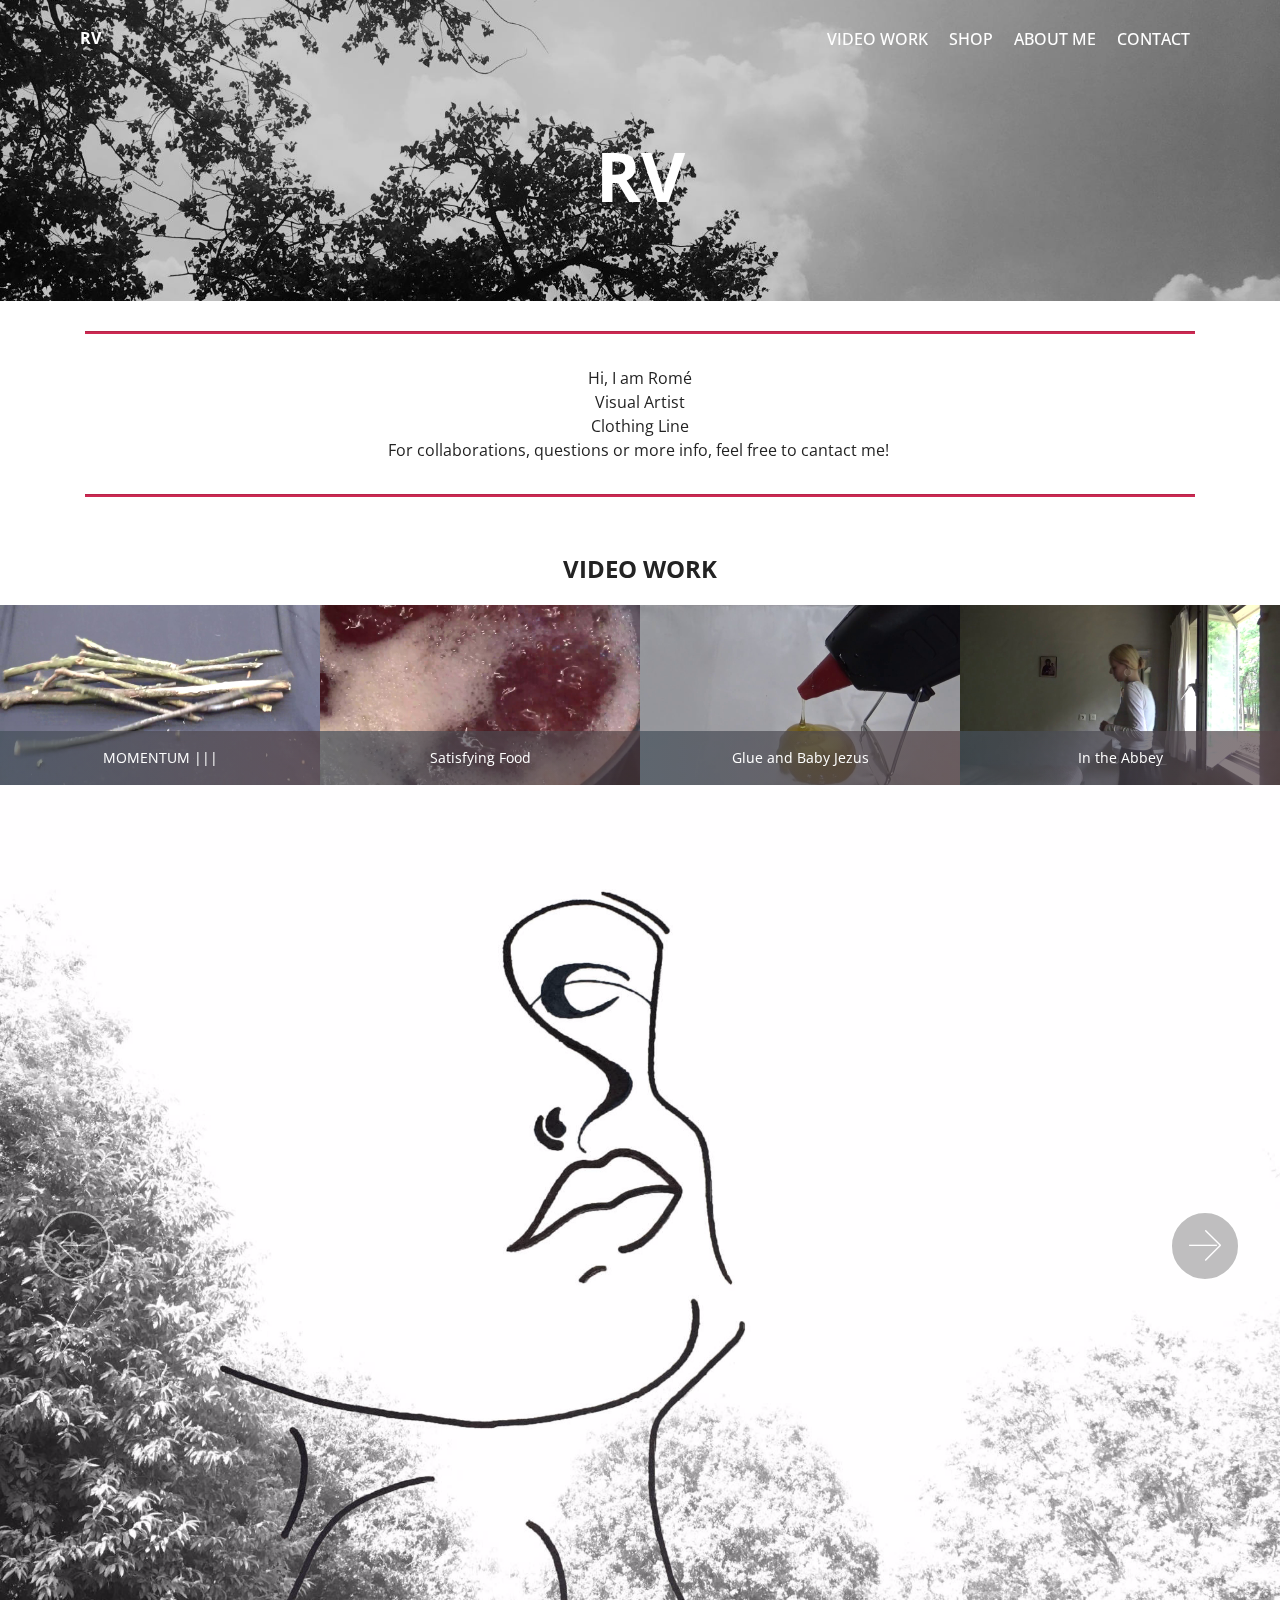
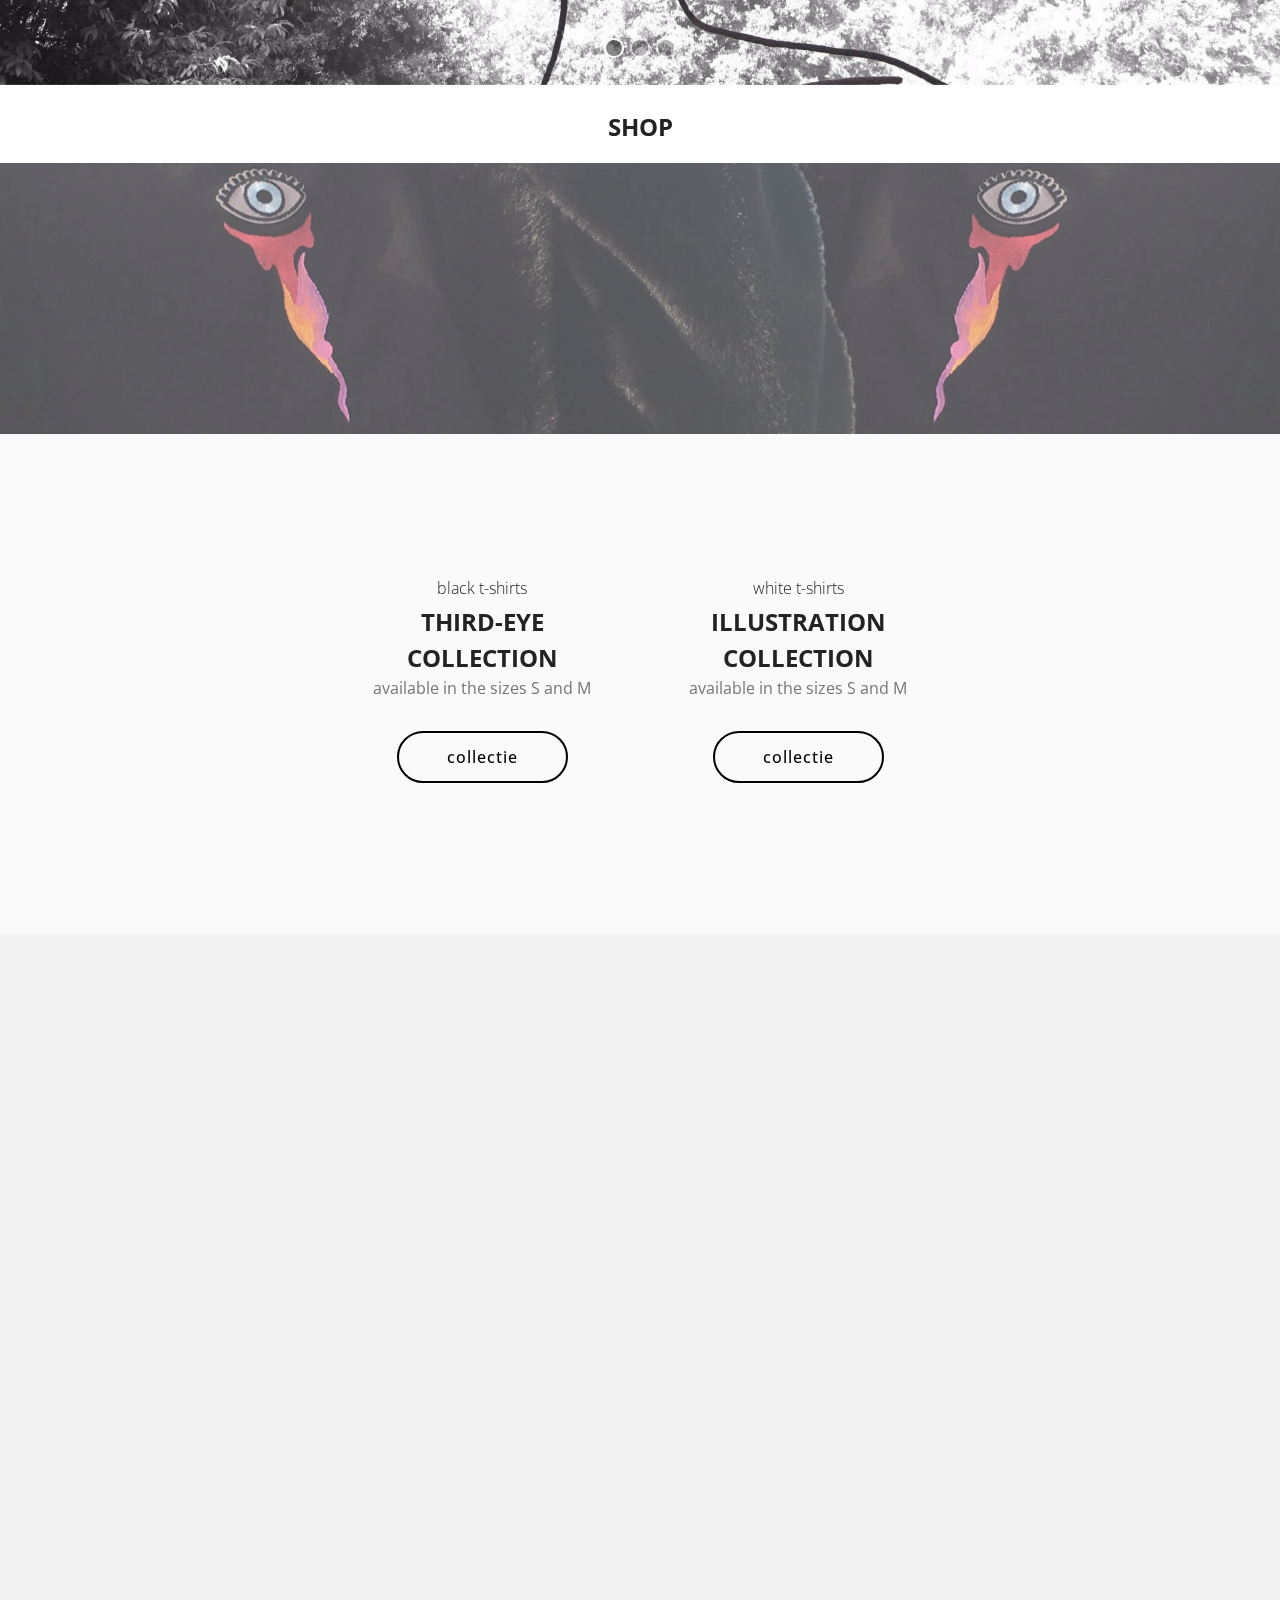
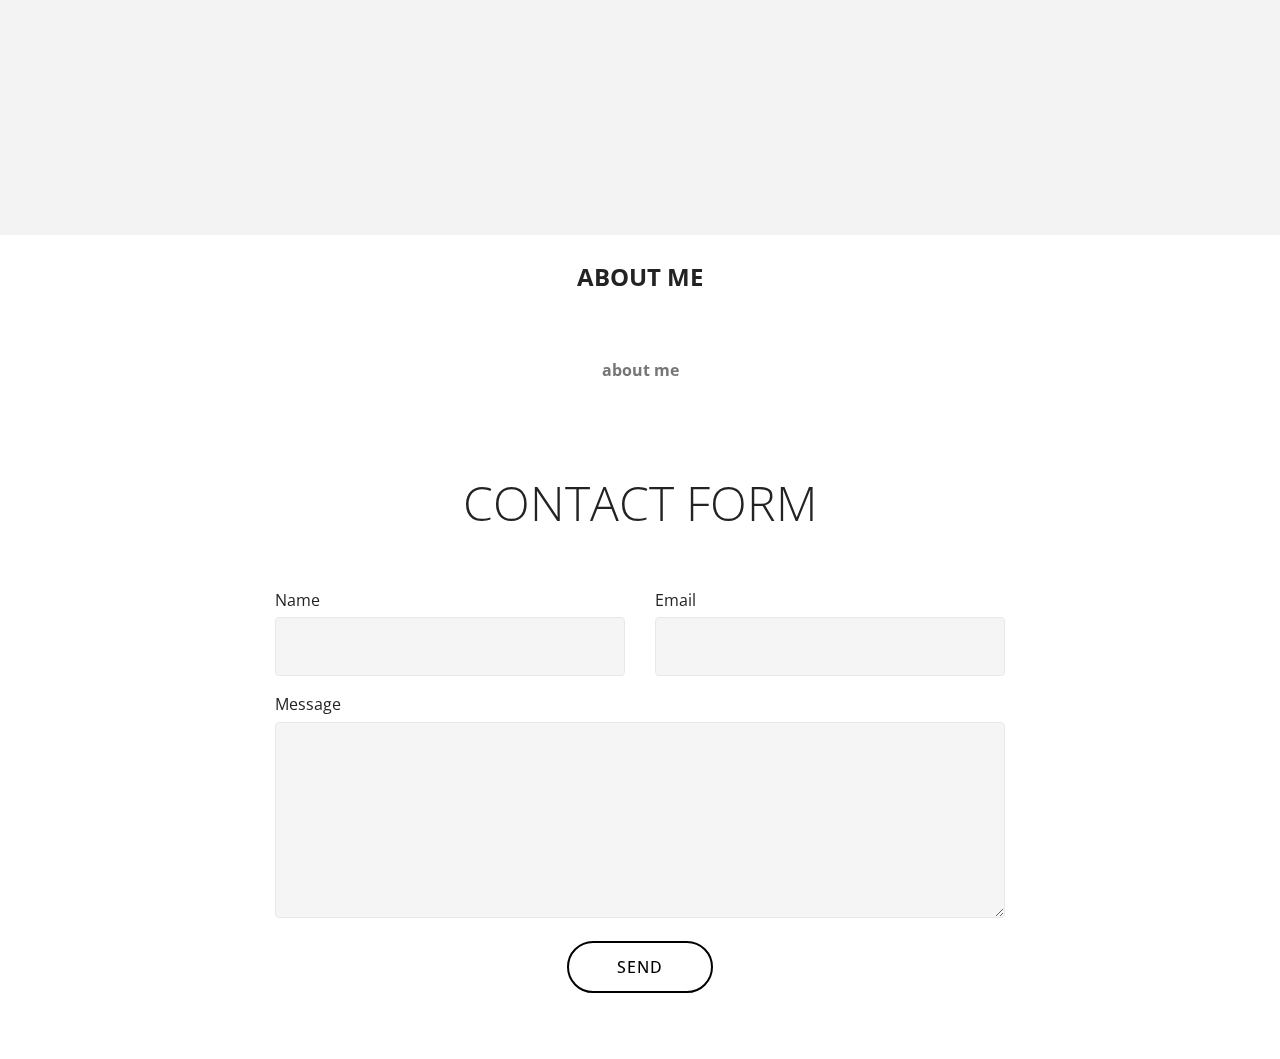
==== index.html @ e50206ca "create github pages" ====
<!DOCTYPE html>
<html >
<head>
  <!-- Site made with Mobirise Website Builder v4.8.6, https://mobirise.com -->
  <meta charset="UTF-8">
  <meta http-equiv="X-UA-Compatible" content="IE=edge">
  <meta name="generator" content="Mobirise v4.8.6, mobirise.com">
  <meta name="viewport" content="width=device-width, initial-scale=1, minimum-scale=1">
  <link rel="shortcut icon" href="assets/images/logo2.png" type="image/x-icon">
  <meta name="description" content="">
  <title>Home</title>
  <link rel="stylesheet" href="assets/web/assets/mobirise-icons/mobirise-icons.css">
  <link rel="stylesheet" href="assets/tether/tether.min.css">
  <link rel="stylesheet" href="assets/bootstrap/css/bootstrap.min.css">
  <link rel="stylesheet" href="assets/bootstrap/css/bootstrap-grid.min.css">
  <link rel="stylesheet" href="assets/bootstrap/css/bootstrap-reboot.min.css">
  <link rel="stylesheet" href="assets/dropdown/css/style.css">
  <link rel="stylesheet" href="assets/theme/css/style.css">
  <link rel="stylesheet" href="assets/gallery/style.css">
  <link rel="stylesheet" href="assets/mobirise/css/mbr-additional.css" type="text/css">
  
  
  
</head>
<body>
  <section class="menu cid-r9ohOZYjTN" once="menu" id="menu1-8">

    

    <nav class="navbar navbar-expand beta-menu navbar-dropdown align-items-center navbar-toggleable-sm bg-color transparent">
        <button class="navbar-toggler navbar-toggler-right" type="button" data-toggle="collapse" data-target="#navbarSupportedContent" aria-controls="navbarSupportedContent" aria-expanded="false" aria-label="Toggle navigation">
            <div class="hamburger">
                <span></span>
                <span></span>
                <span></span>
                <span></span>
            </div>
        </button>
        <div class="menu-logo">
            <div class="navbar-brand">
                
                <span class="navbar-caption-wrap"><a class="navbar-caption text-white display-7" href="https://mobirise.co">
                        RV</a></span>
            </div>
        </div>
        <div class="collapse navbar-collapse" id="navbarSupportedContent">
            <ul class="navbar-nav nav-dropdown nav-right" data-app-modern-menu="true"><li class="nav-item"><a class="nav-link link text-white display-4" href="index.html#content4-c">
                        
                        VIDEO WORK</a></li><li class="nav-item"><a class="nav-link link text-white display-4" href="index.html#content4-h">
                        
                        SHOP</a></li><li class="nav-item"><a class="nav-link link text-white display-4" href="index.html#content4-18">
                        
                        ABOUT ME</a></li>
                <li class="nav-item"><a class="nav-link link text-white display-4" href="index.html#form1-16">
                        
                        CONTACT<br></a></li></ul>
            
        </div>
    </nav>
</section>

<section class="engine"><a href="https://mobirise.info/c">site builder</a></section><section class="header1 cid-r9jkWJMNcT mbr-parallax-background" id="header1-3">

    

    <div class="mbr-overlay" style="opacity: 0.2; background-color: rgb(0, 0, 0);">
    </div>

    <div class="container">
        <div class="row justify-content-md-center">
            <div class="mbr-white col-md-10">
                <h1 class="mbr-section-title align-center mbr-bold pb-3 mbr-fonts-style display-1">
                    RV</h1>
                
                
                
            </div>
        </div>
    </div>

</section>

<section class="mbr-section article content9 cid-r9olhv8ZUh" id="content9-a">
    
     

    <div class="container">
        <div class="inner-container" style="width: 100%;">
            <hr class="line" style="width: 100%;">
            <div class="section-text align-center mbr-fonts-style display-7">Hi, I am Romé<br>Visual Artist<br>Clothing Line<br>For collaborations, questions or more info, feel free to cantact me!&nbsp;</div>
            <hr class="line" style="width: 100%;">
        </div>
        </div>
</section>

<section class="mbr-section content4 cid-r9omhLQKUZ" id="content4-c">

    

    <div class="container">
        <div class="media-container-row">
            <div class="title col-12 col-md-8">
                <h2 class="align-center pb-3 mbr-fonts-style display-5"><strong>VIDEO WORK</strong></h2>
                
                
            </div>
        </div>
    </div>
</section>

<section class="mbr-gallery mbr-slider-carousel cid-r9ols0vTAv" id="gallery3-b">

    

    <div>
        <div><!-- Filter --><!-- Gallery --><div class="mbr-gallery-row"><div class="mbr-gallery-layout-default"><div><div><div class="mbr-gallery-item mbr-gallery-item--p0 video-slide" data-video-url="https://www.youtube.com/watch?v=TbOQdCks85k&amp;t=22s" data-tags="Geweldige"><div href="#lb-gallery3-b" data-slide-to="0" data-toggle="modal"><div></div><img alt="" src="assets/images/mobirise20181013-202712018-10-3-17-2-37.jpg"><span class="icon-video"></span><span class="mbr-gallery-title mbr-fonts-style display-7">MOMENTUM |||</span></div></div><div class="mbr-gallery-item mbr-gallery-item--p0 video-slide" data-video-url="https://youtu.be/g0adtzf3B24" data-tags="Sympathieke"><div href="#lb-gallery3-b" data-slide-to="1" data-toggle="modal"><div></div><img alt="" src="assets/images/mobirise20181027-204432018-10-3-15-35-56.jpg"><span class="icon-video"></span><span class="mbr-gallery-title mbr-fonts-style display-7">Satisfying Food<br></span></div></div><div class="mbr-gallery-item mbr-gallery-item--p0 video-slide" data-video-url="https://youtu.be/hLYPQ1QzhTw" data-tags="Geweldige"><div href="#lb-gallery3-b" data-slide-to="2" data-toggle="modal"><div></div><img alt="" src="assets/images/mobirise20181027-204432018-10-3-14-12-30.jpg"><span class="icon-video"></span><span class="mbr-gallery-title mbr-fonts-style display-7">Glue and Baby Jezus</span></div></div><div class="mbr-gallery-item mbr-gallery-item--p0 video-slide" data-video-url="https://youtu.be/9_Nzag8cOz0" data-tags="Bewegende"><div href="#lb-gallery3-b" data-slide-to="3" data-toggle="modal"><div></div><img alt="" src="assets/images/mobirise20181027-204432018-10-3-16-15-42.jpg"><span class="icon-video"></span><span class="mbr-gallery-title mbr-fonts-style display-7">In the Abbey</span></div></div></div></div><div class="clearfix"></div></div></div><!-- Lightbox --><div data-app-prevent-settings="" class="mbr-slider modal fade carousel slide" tabindex="-1" data-keyboard="true" data-interval="false" id="lb-gallery3-b"><div class="modal-dialog"><div class="modal-content"><div class="modal-body"><div class="carousel-inner"><div class="carousel-item video-container"><img src="assets/images/gallery00.jpg" alt="" title=""></div><div class="carousel-item video-container"><img src="assets/images/gallery06.jpg" alt="" title=""></div><div class="carousel-item video-container"><img src="assets/images/gallery05.jpg" alt="" title=""></div><div class="carousel-item active video-container"><img src="assets/images/gallery07.jpg" alt="" title=""></div></div><a class="carousel-control carousel-control-prev" role="button" data-slide="prev" href="#lb-gallery3-b"><span class="mbri-left mbr-iconfont" aria-hidden="true"></span><span class="sr-only">Previous</span></a><a class="carousel-control carousel-control-next" role="button" data-slide="next" href="#lb-gallery3-b"><span class="mbri-right mbr-iconfont" aria-hidden="true"></span><span class="sr-only">Next</span></a><a class="close" href="#" role="button" data-dismiss="modal"><span class="sr-only">Close</span></a></div></div></div></div></div>
    </div>

</section>

<section class="carousel slide cid-raMyITFqBA" data-interval="false" id="slider1-13">

    

    <div class="full-screen"><div class="mbr-slider slide carousel" data-pause="true" data-keyboard="false" data-ride="false" data-interval="false"><ol class="carousel-indicators"><li data-app-prevent-settings="" data-target="#slider1-13" class=" active" data-slide-to="0"></li><li data-app-prevent-settings="" data-target="#slider1-13" data-slide-to="1"></li><li data-app-prevent-settings="" data-target="#slider1-13" data-slide-to="2"></li></ol><div class="carousel-inner" role="listbox"><div class="carousel-item slider-fullscreen-image active" data-bg-video-slide="false" style="background-image: url(assets/images/image5-1-2000x1500.jpg);"><div class="container container-slide"><div class="image_wrapper"><img src="assets/images/image5-1-2000x1500.jpg"><div class="carousel-caption justify-content-center"><div class="col-10 align-center"></div></div></div></div></div><div class="carousel-item slider-fullscreen-image" data-bg-video-slide="false" style="background-image: url(assets/images/image2-2000x1500.jpg);"><div class="container container-slide"><div class="image_wrapper"><img src="assets/images/image2-2000x1500.jpg"><div class="carousel-caption justify-content-center"><div class="col-10 align-center"></div></div></div></div></div><div class="carousel-item slider-fullscreen-image" data-bg-video-slide="false" style="background-image: url(assets/images/3-2000x1500.jpg);"><div class="container container-slide"><div class="image_wrapper"><img src="assets/images/3-2000x1500.jpg"><div class="carousel-caption justify-content-center"><div class="col-10 align-right"></div></div></div></div></div></div><a data-app-prevent-settings="" class="carousel-control carousel-control-prev" role="button" data-slide="prev" href="#slider1-13"><span aria-hidden="true" class="mbri-left mbr-iconfont"></span><span class="sr-only">Previous</span></a><a data-app-prevent-settings="" class="carousel-control carousel-control-next" role="button" data-slide="next" href="#slider1-13"><span aria-hidden="true" class="mbri-right mbr-iconfont"></span><span class="sr-only">Next</span></a></div></div>

</section>

<section class="mbr-section content4 cid-r9orJwux1i" id="content4-h">

    

    <div class="container">
        <div class="media-container-row">
            <div class="title col-12 col-md-8">
                <h2 class="align-center pb-3 mbr-fonts-style display-5"><strong>
                    SHOP</strong></h2>
                
                
            </div>
        </div>
    </div>
</section>

<section class="header1 cid-raMwRwMdWt" id="header1-10">

    

    <div class="mbr-overlay" style="opacity: 0.3; background-color: rgb(255, 255, 255);">
    </div>

    <div class="container">
        <div class="row justify-content-md-center">
            <div class="mbr-white col-md-10">
                
                
                
                
            </div>
        </div>
    </div>

</section>

<section class="cid-raDfrxJB26 mbr-parallax-background" id="pricing-tables2-o">

    

    <div class="mbr-overlay" style="opacity: 0.7; background-color: rgb(255, 255, 255);">
    </div>

    <div class="container">
        <div class="media-container-row">

            <div class="plan col-12 mx-2 my-2 justify-content-center col-lg-6">
                <div class="plan-header text-center pt-5">
                    <h3 class="plan-title mbr-fonts-style display-4">
                        black t-shirts</h3>
                    <div class="plan-price">
                        <span class="price-value mbr-fonts-style display-5">THIRD-EYE<br></span>
                        <span class="price-figure mbr-fonts-style display-5">COLLECTION</span>
                        <small class="price-term mbr-fonts-style display-7"><br>available in the sizes S and M<br></small>
                    </div>
                </div>
                <div class="plan-body">
                    <div class="plan-list align-center">
                        <ul class="list-group list-group-flush mbr-fonts-style display-7"></ul>
                    </div>
                    <div class="mbr-section-btn text-center py-4 pb-5"><a href="https://mobirise.co" class="btn btn-black-outline display-4">collectie</a></div>
                </div>
            </div>

            <div class="plan col-12 mx-2 my-2 justify-content-center col-lg-6">
                <div class="plan-header text-center pt-5">
                    <h3 class="plan-title mbr-fonts-style display-4">white t-shirts</h3>
                    <div class="plan-price">
                        <span class="price-value mbr-fonts-style display-5">ILLUSTRATION<br></span>
                        <span class="price-figure mbr-fonts-style display-5">COLLECTION<br></span>
                        <small class="price-term mbr-fonts-style display-7">available in the sizes S and M</small>
                    </div>
                </div>
                <div class="plan-body">
                    <div class="plan-list align-center">
                        <ul class="list-group list-group-flush mbr-fonts-style display-7"></ul>
                    </div>
                    <div class="mbr-section-btn text-center py-4 pb-5"><a href="https://mobirise.co" class="btn btn-black-outline display-4">collectie</a></div>
                </div>
            </div>

            

            

        </div>
    </div>
</section>

<section class="cid-raMw7hREdC mbr-fullscreen" id="header2-z">

    

    <div class="mbr-overlay" style="opacity: 0.3; background-color: rgb(255, 255, 255);"></div>

    <div class="container align-center">
        <div class="row justify-content-md-center">
            <div class="mbr-white col-md-10">
                
                
                
                
            </div>
        </div>
    </div>
    
</section>

<section class="mbr-section content4 cid-raMOFdgLb9" id="content4-18">

    

    <div class="container">
        <div class="media-container-row">
            <div class="title col-12 col-md-8">
                <h2 class="align-center pb-3 mbr-fonts-style display-5"><strong>
                    ABOUT ME</strong></h2>
                
                
            </div>
        </div>
    </div>
</section>

<section class="mbr-section article content1 cid-raMPOa5msR" id="content1-19">
    
     

    <div class="container">
        <div class="media-container-row">
            <div class="mbr-text col-12 col-md-8 mbr-fonts-style display-7"><strong>about me</strong></div>
        </div>
    </div>
</section>

<section class="mbr-section form1 cid-raMNY5pFtm" id="form1-16">

    

    
    <div class="container">
        <div class="row justify-content-center">
            <div class="title col-12 col-lg-8">
                <h2 class="mbr-section-title align-center pb-3 mbr-fonts-style display-2">CONTACT FORM</h2>
                
            </div>
        </div>
    </div>
    <div class="container">
        <div class="row justify-content-center">
            <div class="media-container-column col-lg-8" data-form-type="formoid">
                    <div data-form-alert="" hidden="">Your message has been send.</div>
            
                    <form class="mbr-form" action="https://mobirise.com/" method="post" data-form-title="Mobirise Form"><input type="hidden" name="email" data-form-email="true" value="Z8z20OOqmTkO2Fp0iHfujKTpFHs2d5vptfJDypZ2nqzEmTat03rC36XrTivA1dt06IsZk+1QZpass/Zb0VPcgh6YkGxSub3CzLwgehgvjXy300gxA+9Ebvksk//52xZN">
                        <div class="row row-sm-offset">
                            <div class="col-md-4 multi-horizontal" data-for="name">
                                <div class="form-group">
                                    <label class="form-control-label mbr-fonts-style display-7" for="name-form1-16">Name</label>
                                    <input type="text" class="form-control" name="name" data-form-field="Name" required="" id="name-form1-16">
                                </div>
                            </div>
                            <div class="col-md-4 multi-horizontal" data-for="email">
                                <div class="form-group">
                                    <label class="form-control-label mbr-fonts-style display-7" for="email-form1-16">Email</label>
                                    <input type="email" class="form-control" name="email" data-form-field="Email" required="" id="email-form1-16">
                                </div>
                            </div>
                            
                        </div>
                        <div class="form-group" data-for="message">
                            <label class="form-control-label mbr-fonts-style display-7" for="message-form1-16">Message</label>
                            <textarea type="text" class="form-control" name="message" rows="7" data-form-field="Message" id="message-form1-16"></textarea>
                        </div>
            
                        <span class="input-group-btn"><button href="" type="submit" class="btn btn-form btn-black-outline display-4">SEND</button></span>
                    </form>
            </div>
        </div>
    </div>
</section>


  <script src="assets/web/assets/jquery/jquery.min.js"></script>
  <script src="assets/popper/popper.min.js"></script>
  <script src="assets/tether/tether.min.js"></script>
  <script src="assets/bootstrap/js/bootstrap.min.js"></script>
  <script src="assets/smoothscroll/smooth-scroll.js"></script>
  <script src="assets/dropdown/js/script.min.js"></script>
  <script src="assets/touchswipe/jquery.touch-swipe.min.js"></script>
  <script src="assets/parallax/jarallax.min.js"></script>
  <script src="assets/masonry/masonry.pkgd.min.js"></script>
  <script src="assets/imagesloaded/imagesloaded.pkgd.min.js"></script>
  <script src="assets/bootstrapcarouselswipe/bootstrap-carousel-swipe.js"></script>
  <script src="assets/ytplayer/jquery.mb.ytplayer.min.js"></script>
  <script src="assets/vimeoplayer/jquery.mb.vimeo_player.js"></script>
  <script src="assets/theme/js/script.js"></script>
  <script src="assets/slidervideo/script.js"></script>
  <script src="assets/gallery/player.min.js"></script>
  <script src="assets/gallery/script.js"></script>
  <script src="assets/formoid/formoid.min.js"></script>
  
  
</body>
</html>
---- assets/web/assets/mobirise-icons/mobirise-icons.css ----
@font-face {
  font-family: 'MobiriseIcons';
  src:  url('mobirise-icons.eot?spat4u');
  src:  url('mobirise-icons.eot?spat4u#iefix') format('embedded-opentype'),
    url('mobirise-icons.ttf?spat4u') format('truetype'),
    url('mobirise-icons.woff?spat4u') format('woff'),
    url('mobirise-icons.svg?spat4u#MobiriseIcons') format('svg');
  font-weight: normal;
  font-style: normal;
}

[class^="mbri-"], [class*=" mbri-"] {
  /* use !important to prevent issues with browser extensions that change fonts */
  font-family: MobiriseIcons !important;
  speak: none;
  font-style: normal;
  font-weight: normal;
  font-variant: normal;
  text-transform: none;
  line-height: 1;

  /* Better Font Rendering =========== */
  -webkit-font-smoothing: antialiased;
  -moz-osx-font-smoothing: grayscale;
}

.mbri-add-submenu:before {
  content: "\e900";
}
.mbri-alert:before {
  content: "\e901";
}
.mbri-align-center:before {
  content: "\e902";
}
.mbri-align-justify:before {
  content: "\e903";
}
.mbri-align-left:before {
  content: "\e904";
}
.mbri-align-right:before {
  content: "\e905";
}
.mbri-android:before {
  content: "\e906";
}
.mbri-apple:before {
  content: "\e907";
}
.mbri-arrow-down:before {
  content: "\e908";
}
.mbri-arrow-next:before {
  content: "\e909";
}
.mbri-arrow-prev:before {
  content: "\e90a";
}
.mbri-arrow-up:before {
  content: "\e90b";
}
.mbri-bold:before {
  content: "\e90c";
}
.mbri-bookmark:before {
  content: "\e90d";
}
.mbri-bootstrap:before {
  content: "\e90e";
}
.mbri-briefcase:before {
  content: "\e90f";
}
.mbri-browse:before {
  content: "\e910";
}
.mbri-bulleted-list:before {
  content: "\e911";
}
.mbri-calendar:before {
  content: "\e912";
}
.mbri-camera:before {
  content: "\e913";
}
.mbri-cart-add:before {
  content: "\e914";
}
.mbri-cart-full:before {
  content: "\e915";
}
.mbri-cash:before {
  content: "\e916";
}
.mbri-change-style:before {
  content: "\e917";
}
.mbri-chat:before {
  content: "\e918";
}
.mbri-clock:before {
  content: "\e919";
}
.mbri-close:before {
  content: "\e91a";
}
.mbri-cloud:before {
  content: "\e91b";
}
.mbri-code:before {
  content: "\e91c";
}
.mbri-contact-form:before {
  content: "\e91d";
}
.mbri-credit-card:before {
  content: "\e91e";
}
.mbri-cursor-click:before {
  content: "\e91f";
}
.mbri-cust-feedback:before {
  content: "\e920";
}
.mbri-database:before {
  content: "\e921";
}
.mbri-delivery:before {
  content: "\e922";
}
.mbri-desktop:before {
  content: "\e923";
}
.mbri-devices:before {
  content: "\e924";
}
.mbri-down:before {
  content: "\e925";
}
.mbri-download:before {
  content: "\e989";
}
.mbri-drag-n-drop:before {
  content: "\e927";
}
.mbri-drag-n-drop2:before {
  content: "\e928";
}
.mbri-edit:before {
  content: "\e929";
}
.mbri-edit2:before {
  content: "\e92a";
}
.mbri-error:before {
  content: "\e92b";
}
.mbri-extension:before {
  content: "\e92c";
}
.mbri-features:before {
  content: "\e92d";
}
.mbri-file:before {
  content: "\e92e";
}
.mbri-flag:before {
  content: "\e92f";
}
.mbri-folder:before {
  content: "\e930";
}
.mbri-gift:before {
  content: "\e931";
}
.mbri-github:before {
  content: "\e932";
}
.mbri-globe:before {
  content: "\e933";
}
.mbri-globe-2:before {
  content: "\e934";
}
.mbri-growing-chart:before {
  content: "\e935";
}
.mbri-hearth:before {
  content: "\e936";
}
.mbri-help:before {
  content: "\e937";
}
.mbri-home:before {
  content: "\e938";
}
.mbri-hot-cup:before {
  content: "\e939";
}
.mbri-idea:before {
  content: "\e93a";
}
.mbri-image-gallery:before {
  content: "\e93b";
}
.mbri-image-slider:before {
  content: "\e93c";
}
.mbri-info:before {
  content: "\e93d";
}
.mbri-italic:before {
  content: "\e93e";
}
.mbri-key:before {
  content: "\e93f";
}
.mbri-laptop:before {
  content: "\e940";
}
.mbri-layers:before {
  content: "\e941";
}
.mbri-left-right:before {
  content: "\e942";
}
.mbri-left:before {
  content: "\e943";
}
.mbri-letter:before {
  content: "\e944";
}
.mbri-like:before {
  content: "\e945";
}
.mbri-link:before {
  content: "\e946";
}
.mbri-lock:before {
  content: "\e947";
}
.mbri-login:before {
  content: "\e948";
}
.mbri-logout:before {
  content: "\e949";
}
.mbri-magic-stick:before {
  content: "\e94a";
}
.mbri-map-pin:before {
  content: "\e94b";
}
.mbri-menu:before {
  content: "\e94c";
}
.mbri-mobile:before {
  content: "\e94d";
}
.mbri-mobile2:before {
  content: "\e94e";
}
.mbri-mobirise:before {
  content: "\e94f";
}
.mbri-more-horizontal:before {
  content: "\e950";
}
.mbri-more-vertical:before {
  content: "\e951";
}
.mbri-music:before {
  content: "\e952";
}
.mbri-new-file:before {
  content: "\e953";
}
.mbri-numbered-list:before {
  content: "\e954";
}
.mbri-opened-folder:before {
  content: "\e955";
}
.mbri-pages:before {
  content: "\e956";
}
.mbri-paper-plane:before {
  content: "\e957";
}
.mbri-paperclip:before {
  content: "\e958";
}
.mbri-photo:before {
  content: "\e959";
}
.mbri-photos:before {
  content: "\e95a";
}
.mbri-pin:before {
  content: "\e95b";
}
.mbri-play:before {
  content: "\e95c";
}
.mbri-plus:before {
  content: "\e95d";
}
.mbri-preview:before {
  content: "\e95e";
}
.mbri-print:before {
  content: "\e95f";
}
.mbri-protect:before {
  content: "\e960";
}
.mbri-question:before {
  content: "\e961";
}
.mbri-quote-left:before {
  content: "\e962";
}
.mbri-quote-right:before {
  content: "\e963";
}
.mbri-refresh:before {
  content: "\e964";
}
.mbri-responsive:before {
  content: "\e965";
}
.mbri-right:before {
  content: "\e966";
}
.mbri-rocket:before {
  content: "\e967";
}
.mbri-sad-face:before {
  content: "\e968";
}
.mbri-sale:before {
  content: "\e969";
}
.mbri-save:before {
  content: "\e96a";
}
.mbri-search:before {
  content: "\e96b";
}
.mbri-setting:before {
  content: "\e96c";
}
.mbri-setting2:before {
  content: "\e96d";
}
.mbri-setting3:before {
  content: "\e96e";
}
.mbri-share:before {
  content: "\e96f";
}
.mbri-shopping-bag:before {
  content: "\e970";
}
.mbri-shopping-basket:before {
  content: "\e971";
}
.mbri-shopping-cart:before {
  content: "\e972";
}
.mbri-sites:before {
  content: "\e973";
}
.mbri-smile-face:before {
  content: "\e974";
}
.mbri-speed:before {
  content: "\e975";
}
.mbri-star:before {
  content: "\e976";
}
.mbri-success:before {
  content: "\e977";
}
.mbri-sun:before {
  content: "\e978";
}
.mbri-sun2:before {
  content: "\e979";
}
.mbri-tablet:before {
  content: "\e97a";
}
.mbri-tablet-vertical:before {
  content: "\e97b";
}
.mbri-target:before {
  content: "\e97c";
}
.mbri-timer:before {
  content: "\e97d";
}
.mbri-to-ftp:before {
  content: "\e97e";
}
.mbri-to-local-drive:before {
  content: "\e97f";
}
.mbri-touch-swipe:before {
  content: "\e980";
}
.mbri-touch:before {
  content: "\e981";
}
.mbri-trash:before {
  content: "\e982";
}
.mbri-underline:before {
  content: "\e983";
}
.mbri-unlink:before {
  content: "\e984";
}
.mbri-unlock:before {
  content: "\e985";
}
.mbri-up-down:before {
  content: "\e986";
}
.mbri-up:before {
  content: "\e987";
}
.mbri-update:before {
  content: "\e988";
}
.mbri-upload:before {
 content: "\e926"; 
}
.mbri-user:before {
  content: "\e98a";
}
.mbri-user2:before {
  content: "\e98b";
}
.mbri-users:before {
  content: "\e98c";
}
.mbri-video:before {
  content: "\e98d";
}
.mbri-video-play:before {
  content: "\e98e";
}
.mbri-watch:before {
  content: "\e98f";
}
.mbri-website-theme:before {
  content: "\e990";
}
.mbri-wifi:before {
  content: "\e991";
}
.mbri-windows:before {
  content: "\e992";
}
.mbri-zoom-out:before {
  content: "\e993";
}
.mbri-redo:before {
  content: "\e994";
}
.mbri-undo:before {
  content: "\e995";
}
---- assets/dropdown/css/style.css ----
.navbar-dropdown {
  left: 0;
  padding: 0;
  position: absolute;
  right: 0;
  top: 0;
  transition: all 0.45s ease;
  z-index: 1030;
  background: #282828; }
  .navbar-dropdown .navbar-logo {
    margin-right: 0.8rem;
    transition: margin 0.3s ease-in-out;
    vertical-align: middle; }
    .navbar-dropdown .navbar-logo img {
      height: 3.125rem;
      transition: all 0.3s ease-in-out; }
    .navbar-dropdown .navbar-logo.mbr-iconfont {
      font-size: 3.125rem;
      line-height: 3.125rem; }
  .navbar-dropdown .navbar-caption {
    font-weight: 700;
    white-space: normal;
    vertical-align: -4px;
    line-height: 3.125rem !important; }
    .navbar-dropdown .navbar-caption, .navbar-dropdown .navbar-caption:hover {
      color: inherit;
      text-decoration: none; }
  .navbar-dropdown .mbr-iconfont + .navbar-caption {
    vertical-align: -1px; }
  .navbar-dropdown.navbar-fixed-top {
    position: fixed; }
  .navbar-dropdown .navbar-brand span {
    vertical-align: -4px; }
  .navbar-dropdown.bg-color.transparent {
    background: none; }
  .navbar-dropdown.navbar-short .navbar-brand {
    padding: 0.625rem 0; }
    .navbar-dropdown.navbar-short .navbar-brand span {
      vertical-align: -1px; }
  .navbar-dropdown.navbar-short .navbar-caption {
    line-height: 2.375rem !important;
    vertical-align: -2px; }
  .navbar-dropdown.navbar-short .navbar-logo {
    margin-right: 0.5rem; }
    .navbar-dropdown.navbar-short .navbar-logo img {
      height: 2.375rem; }
    .navbar-dropdown.navbar-short .navbar-logo.mbr-iconfont {
      font-size: 2.375rem;
      line-height: 2.375rem; }
  .navbar-dropdown.navbar-short .mbr-table-cell {
    height: 3.625rem; }
  .navbar-dropdown .navbar-close {
    left: 0.6875rem;
    position: fixed;
    top: 0.75rem;
    z-index: 1000; }
  .navbar-dropdown .hamburger-icon {
    content: "";
    display: inline-block;
    vertical-align: middle;
    width: 16px;
    -webkit-box-shadow: 0 -6px 0 1px #282828,0 0 0 1px #282828,0 6px 0 1px #282828;
    -moz-box-shadow: 0 -6px 0 1px #282828,0 0 0 1px #282828,0 6px 0 1px #282828;
    box-shadow: 0 -6px 0 1px #282828,0 0 0 1px #282828,0 6px 0 1px #282828; }

.dropdown-menu .dropdown-toggle[data-toggle="dropdown-submenu"]::after {
  border-bottom: 0.35em solid transparent;
  border-left: 0.35em solid;
  border-right: 0;
  border-top: 0.35em solid transparent;
  margin-left: 0.3rem; }

.dropdown-menu .dropdown-item:focus {
  outline: 0; }

.nav-dropdown {
  font-size: 0.75rem;
  font-weight: 500;
  height: auto !important; }
  .nav-dropdown .nav-btn {
    padding-left: 1rem; }
  .nav-dropdown .link {
    margin: .667em 1.667em;
    font-weight: 500;
    padding: 0;
    transition: color .2s ease-in-out; }
    .nav-dropdown .link.dropdown-toggle {
      margin-right: 2.583em; }
      .nav-dropdown .link.dropdown-toggle::after {
        margin-left: .25rem;
        border-top: 0.35em solid;
        border-right: 0.35em solid transparent;
        border-left: 0.35em solid transparent;
        border-bottom: 0; }
      .nav-dropdown .link.dropdown-toggle[aria-expanded="true"] {
        margin: 0;
        padding: 0.667em 3.263em  0.667em 1.667em; }
  .nav-dropdown .link::after,
  .nav-dropdown .dropdown-item::after {
    color: inherit; }
  .nav-dropdown .btn {
    font-size: 0.75rem;
    font-weight: 700;
    letter-spacing: 0;
    margin-bottom: 0;
    padding-left: 1.25rem;
    padding-right: 1.25rem; }
  .nav-dropdown .dropdown-menu {
    border-radius: 0;
    border: 0;
    left: 0;
    margin: 0;
    padding-bottom: 1.25rem;
    padding-top: 1.25rem;
    position: relative; }
  .nav-dropdown .dropdown-submenu {
    margin-left: 0.125rem;
    top: 0; }
  .nav-dropdown .dropdown-item {
    font-weight: 500;
    line-height: 2;
    padding: 0.3846em 4.615em 0.3846em 1.5385em;
    position: relative;
    transition: color .2s ease-in-out, background-color .2s ease-in-out; }
    .nav-dropdown .dropdown-item::after {
      margin-top: -0.3077em;
      position: absolute;
      right: 1.1538em;
      top: 50%; }
    .nav-dropdown .dropdown-item:focus, .nav-dropdown .dropdown-item:hover {
      background: none; }

@media (max-width: 767px) {
  .nav-dropdown.navbar-toggleable-sm {
    bottom: 0;
    display: none;
    left: 0;
    overflow-x: hidden;
    position: fixed;
    top: 0;
    transform: translateX(-100%);
    -ms-transform: translateX(-100%);
    -webkit-transform: translateX(-100%);
    width: 18.75rem;
    z-index: 999; } }
.nav-dropdown.navbar-toggleable-xl {
  bottom: 0;
  display: none;
  left: 0;
  overflow-x: hidden;
  position: fixed;
  top: 0;
  transform: translateX(-100%);
  -ms-transform: translateX(-100%);
  -webkit-transform: translateX(-100%);
  width: 18.75rem;
  z-index: 999; }

.nav-dropdown-sm {
  display: block !important;
  overflow-x: hidden;
  overflow: auto;
  padding-top: 3.875rem; }
  .nav-dropdown-sm::after {
    content: "";
    display: block;
    height: 3rem;
    width: 100%; }
  .nav-dropdown-sm.collapse.in ~ .navbar-close {
    display: block !important; }
  .nav-dropdown-sm.collapsing, .nav-dropdown-sm.collapse.in {
    transform: translateX(0);
    -ms-transform: translateX(0);
    -webkit-transform: translateX(0);
    transition: all 0.25s ease-out;
    -webkit-transition: all 0.25s ease-out;
    background: #282828; }
  .nav-dropdown-sm.collapsing[aria-expanded="false"] {
    transform: translateX(-100%);
    -ms-transform: translateX(-100%);
    -webkit-transform: translateX(-100%); }
  .nav-dropdown-sm .nav-item {
    display: block;
    margin-left: 0 !important;
    padding-left: 0; }
  .nav-dropdown-sm .link,
  .nav-dropdown-sm .dropdown-item {
    border-top: 1px dotted rgba(255, 255, 255, 0.1);
    font-size: 0.8125rem;
    line-height: 1.6;
    margin: 0 !important;
    padding: 0.875rem 2.4rem 0.875rem 1.5625rem !important;
    position: relative;
    white-space: normal; }
    .nav-dropdown-sm .link:focus, .nav-dropdown-sm .link:hover,
    .nav-dropdown-sm .dropdown-item:focus,
    .nav-dropdown-sm .dropdown-item:hover {
      background: rgba(0, 0, 0, 0.2) !important;
      color: #c0a375; }
  .nav-dropdown-sm .nav-btn {
    position: relative;
    padding: 1.5625rem 1.5625rem 0 1.5625rem; }
    .nav-dropdown-sm .nav-btn::before {
      border-top: 1px dotted rgba(255, 255, 255, 0.1);
      content: "";
      left: 0;
      position: absolute;
      top: 0;
      width: 100%; }
    .nav-dropdown-sm .nav-btn + .nav-btn {
      padding-top: 0.625rem; }
      .nav-dropdown-sm .nav-btn + .nav-btn::before {
        display: none; }
  .nav-dropdown-sm .btn {
    padding: 0.625rem 0; }
  .nav-dropdown-sm .dropdown-toggle[data-toggle="dropdown-submenu"]::after {
    margin-left: .25rem;
    border-top: 0.35em solid;
    border-right: 0.35em solid transparent;
    border-left: 0.35em solid transparent;
    border-bottom: 0; }
  .nav-dropdown-sm .dropdown-toggle[data-toggle="dropdown-submenu"][aria-expanded="true"]::after {
    border-top: 0;
    border-right: 0.35em solid transparent;
    border-left: 0.35em solid transparent;
    border-bottom: 0.35em solid; }
  .nav-dropdown-sm .dropdown-menu {
    margin: 0;
    padding: 0;
    position: relative;
    top: 0;
    left: 0;
    width: 100%;
    border: 0;
    float: none;
    border-radius: 0;
    background: none; }
  .nav-dropdown-sm .dropdown-submenu {
    left: 100%;
    margin-left: 0.125rem;
    margin-top: -1.25rem;
    top: 0; }

.navbar-toggleable-sm .nav-dropdown .dropdown-menu {
  position: absolute; }

.navbar-toggleable-sm .nav-dropdown .dropdown-submenu {
  left: 100%;
  margin-left: 0.125rem;
  margin-top: -1.25rem;
  top: 0; }

.navbar-toggleable-sm.opened .nav-dropdown .dropdown-menu {
  position: relative; }

.navbar-toggleable-sm.opened .nav-dropdown .dropdown-submenu {
  left: 0;
  margin-left: 00rem;
  margin-top: 0rem;
  top: 0; }

.is-builder .nav-dropdown.collapsing {
  transition: none !important; }

/*# sourceMappingURL=style.css.map */
---- assets/theme/css/style.css ----
/*!
 * Mobirise v4 theme (https://mobirise.com/)
 * Copyright 2017 Mobirise
 */section{background-color:#eeeeee}section,.container,.container-fluid{position:relative;word-wrap:break-word}a.mbr-iconfont:hover{text-decoration:none}.article .lead p,.article .lead ul,.article .lead ol,.article .lead pre,.article .lead blockquote{margin-bottom:0}a{font-style:normal;font-weight:400;cursor:pointer}a,a:hover{text-decoration:none}figure{margin-bottom:0}body{color:#232323}h1,h2,h3,h4,h5,h6,.h1,.h2,.h3,.h4,.h5,.h6,.display-1,.display-2,.display-3,.display-4{line-height:1;word-break:break-word;word-wrap:break-word}b,strong{font-weight:bold}blockquote{padding:10px 0 10px 20px;position:relative;border-left:2px solid;border-color:#ff3366}input:-webkit-autofill,input:-webkit-autofill:hover,input:-webkit-autofill:focus,input:-webkit-autofill:active{transition-delay:9999s;transition-property:background-color, color}textarea[type="hidden"]{display:none}body{position:relative}section{background-position:50% 50%;background-repeat:no-repeat;background-size:cover}section .mbr-background-video,section .mbr-background-video-preview{position:absolute;bottom:0;left:0;right:0;top:0}.hidden{visibility:hidden}.mbr-z-index20{z-index:20}/*! Base colors */.mbr-white{color:#ffffff}.mbr-black{color:#000000}.mbr-bg-white{background-color:#ffffff}.mbr-bg-black{background-color:#000000}/*! Text-aligns */.align-left{text-align:left}.align-center{text-align:center}.align-right{text-align:right}@media (max-width: 767px){.align-left,.align-center,.align-right,.mbr-section-btn,.mbr-section-title{text-align:center}}/*! Font-weight  */.mbr-light{font-weight:300}.mbr-regular{font-weight:400}.mbr-semibold{font-weight:500}.mbr-bold{font-weight:700}/*! Media  */.media-size-item{-webkit-flex:1 1 auto;-moz-flex:1 1 auto;-ms-flex:1 1 auto;-o-flex:1 1 auto;flex:1 1 auto}.media-content{-webkit-flex-basis:100%;flex-basis:100%}.media-container-row{display:-ms-flexbox;display:-webkit-flex;display:flex;-webkit-flex-direction:row;-ms-flex-direction:row;flex-direction:row;-webkit-flex-wrap:wrap;-ms-flex-wrap:wrap;flex-wrap:wrap;-webkit-justify-content:center;-ms-flex-pack:center;justify-content:center;-webkit-align-content:center;-ms-flex-line-pack:center;align-content:center;-webkit-align-items:start;-ms-flex-align:start;align-items:start}.media-container-row .media-size-item{width:400px}.media-container-column{display:-ms-flexbox;display:-webkit-flex;display:flex;-webkit-flex-direction:column;-ms-flex-direction:column;flex-direction:column;-webkit-flex-wrap:wrap;-ms-flex-wrap:wrap;flex-wrap:wrap;-webkit-justify-content:center;-ms-flex-pack:center;justify-content:center;-webkit-align-content:center;-ms-flex-line-pack:center;align-content:center;-webkit-align-items:stretch;-ms-flex-align:stretch;align-items:stretch}.media-container-column>*{width:100%}@media (min-width: 992px){.media-container-row{-webkit-flex-wrap:nowrap;-ms-flex-wrap:nowrap;flex-wrap:nowrap}}figure{overflow:hidden}figure[mbr-media-size]{transition:width 0.1s}.mbr-figure img,.mbr-figure iframe{display:block;width:100%}.card{background-color:transparent;border:none}.card-img{text-align:center;flex-shrink:0;-webkit-flex-shrink:0}.media{max-width:100%;margin:0 auto}.mbr-figure{-ms-flex-item-align:center;-ms-grid-row-align:center;-webkit-align-self:center;align-self:center}.media-container>div{max-width:100%}.mbr-figure img,.card-img img{width:100%}@media (max-width: 991px){.media-size-item{width:auto !important}.media{width:auto}.mbr-figure{width:100% !important}}/*! Buttons */.mbr-section-btn{margin-left:-.25rem;margin-right:-.25rem;font-size:0}nav .mbr-section-btn{margin-left:0rem;margin-right:0rem}/*! Btn icon margin */.btn .mbr-iconfont,.btn.btn-sm .mbr-iconfont{cursor:pointer;margin-right:0.5rem}.btn.btn-md .mbr-iconfont,.btn.btn-md .mbr-iconfont{margin-right:0.8rem}.mbr-regular{font-weight:400}.mbr-semibold{font-weight:500}.mbr-bold{font-weight:700}[type="submit"]{-webkit-appearance:none}/*! Full-screen */.mbr-fullscreen .mbr-overlay{min-height:100vh}.mbr-fullscreen{display:flex;display:-webkit-flex;display:-moz-flex;display:-ms-flex;display:-o-flex;align-items:center;-webkit-align-items:center;min-height:100vh;padding-top:3rem;padding-bottom:3rem}/*! Map */.map{height:25rem;position:relative}.map iframe{width:100%;height:100%}.form-asterisk{font-family:initial;position:absolute;top:-2px;font-weight:normal}/*! Scroll to top arrow */.mbr-arrow-up{bottom:25px;right:90px;position:fixed;text-align:right;z-index:5000;color:#ffffff;font-size:32px;transform:rotate(180deg);-webkit-transform:rotate(180deg)}.mbr-arrow-up a{background:rgba(0,0,0,0.2);border-radius:3px;color:#fff;display:inline-block;height:60px;width:60px;outline-style:none !important;position:relative;text-decoration:none;transition:all .3s ease-in-out;cursor:pointer;text-align:center}.mbr-arrow-up a:hover{background-color:rgba(0,0,0,0.4)}.mbr-arrow-up a i{line-height:60px}.mbr-arrow-up-icon{display:block;color:#fff}.mbr-arrow-up-icon::before{content:"\203a";display:inline-block;font-family:serif;font-size:32px;line-height:1;font-style:normal;position:relative;top:6px;left:-4px;-webkit-transform:rotate(-90deg);transform:rotate(-90deg)}/*! Arrow Down */.mbr-arrow{position:absolute;bottom:45px;left:50%;width:60px;height:60px;cursor:pointer;background-color:rgba(80,80,80,0.5);border-radius:50%;-webkit-transform:translateX(-50%);transform:translateX(-50%)}.mbr-arrow>a{display:inline-block;text-decoration:none;outline-style:none;-webkit-animation:arrowdown 1.7s ease-in-out infinite;animation:arrowdown 1.7s ease-in-out infinite}.mbr-arrow>a>i{position:absolute;top:-2px;left:15px;font-size:2rem}@keyframes arrowdown{0%{transform:translateY(0px);-webkit-transform:translateY(0px)}50%{transform:translateY(-5px);-webkit-transform:translateY(-5px)}100%{transform:translateY(0px);-webkit-transform:translateY(0px)}}@-webkit-keyframes arrowdown{0%{transform:translateY(0px);-webkit-transform:translateY(0px)}50%{transform:translateY(-5px);-webkit-transform:translateY(-5px)}100%{transform:translateY(0px);-webkit-transform:translateY(0px)}}@media (max-width: 500px){.mbr-arrow-up{left:50%;right:auto;transform:translateX(-50%) rotate(180deg);-webkit-transform:translateX(-50%) rotate(180deg)}}@keyframes gradient-animation{from{background-position:0% 100%;animation-timing-function:ease-in-out}to{background-position:100% 0%;animation-timing-function:ease-in-out}}@-webkit-keyframes gradient-animation{from{background-position:0% 100%;animation-timing-function:ease-in-out}to{background-position:100% 0%;animation-timing-function:ease-in-out}}.bg-gradient{background-size:200% 200%;animation:gradient-animation 5s infinite alternate;-webkit-animation:gradient-animation 5s infinite alternate}.menu .navbar-brand{display:-webkit-flex}.menu .navbar-brand span{display:flex;display:-webkit-flex}.menu .navbar-brand .navbar-caption-wrap{display:-webkit-flex}.menu .navbar-brand .navbar-logo img{display:-webkit-flex}@media (min-width: 768px) and (max-width: 991px){.menu .navbar-toggleable-sm .navbar-nav{display:-webkit-box;display:-webkit-flex;display:-ms-flexbox}}@media (min-width: 992px){.menu .navbar-nav.nav-dropdown{display:-webkit-flex}.menu .navbar-toggleable-sm .navbar-collapse{display:-webkit-flex !important}}.navbar{display:-webkit-flex;-webkit-flex-wrap:wrap;-webkit-align-items:center;-webkit-justify-content:space-between}.navbar-collapse{-webkit-flex-basis:100%;-webkit-flex-grow:1;-webkit-align-items:center}.nav-dropdown .link{padding:.667em 1.667em !important;margin:0 !important}.nav{display:-webkit-flex;-webkit-flex-wrap:wrap}.row{display:-webkit-flex;-webkit-flex-wrap:wrap}.justify-content-center{-webkit-justify-content:center}.form-inline{display:-webkit-flex;-webkit-flex-flow:row wrap;-webkit-align-items:center}.card-wrapper{flex:1;-webkit-flex:1}.carousel-control{display:-webkit-flex;-webkit-align-items:center;-webkit-justify-content:center}.carousel-controls{display:-webkit-flex}.media{display:-webkit-flex}
/*# sourceMappingURL=style.css.map */
.engine {
	position: absolute;
	text-indent: -2400px;
	text-align: center;
	padding: 0;
	top: 0;
	left: -2400px;
}
---- assets/gallery/style.css ----
/*-------

   Gallery

-------*/
.mbr-gallery .mbr-gallery-item {
  position: relative;
  display: inline-block;
  width: 25%;
  cursor: pointer; }

@media (max-width: 768px) {
  .mbr-gallery .mbr-gallery-item {
    width: 50%; } }
@media (max-width: 400px) {
  .mbr-gallery .mbr-gallery-item {
    width: 100%; } }
.mbr-gallery .icon-focus,
.mbr-gallery .icon-video {
  position: absolute;
  top: calc(50% - 32px);
  left: calc(50% - 24px);
  font-family: 'MobiriseIcons' !important;
  font-size: 3rem !important;
  color: #fff;
  opacity: 0;
  transition: .2s opacity ease-in-out;
  z-index: 5; }

.mbr-gallery .icon-focus::before {
  content: '\e96b'; }

.mbr-gallery .icon-video::before {
  content: '\e95c'; }

.mbr-gallery .mbr-gallery-item > div:hover .icon-focus,
.mbr-gallery .mbr-gallery-item > div:hover .icon-video {
  opacity: 1; }

.mbr-gallery .mbr-gallery-item img {
  width: 100%;
  opacity: 1;
  -webkit-transition: .2s opacity ease-in-out;
  transition: .2s opacity ease-in-out; }

.mbr-gallery .mbr-gallery-item > div:hover img {
  opacity: 1; }

.mbr-gallery .mbr-gallery-item > div {
  background: #fff;
  display: block;
  outline: none;
  position: relative; }

.mbr-gallery .mbr-gallery-item .icon {
  -webkit-transform: translateX(-50%) translateY(-50%);
  -webkit-transition: .2s opacity ease-in-out;
  color: #000;
  font-size: 30px;
  height: 69px;
  left: 50%;
  opacity: 0;
  position: absolute;
  top: 50%;
  transform: translateX(-50%) translateY(-50%);
  transition: .2s opacity ease-in-out;
  width: 69px; }

.mbr-gallery .mbr-gallery-item .icon::after,
.mbr-gallery .mbr-gallery-item .icon::before {
  content: '';
  display: block;
  position: absolute;
  height: 69px;
  width: 1px;
  margin-left: 34.5px;
  background-color: #fff; }

.mbr-gallery .mbr-gallery-item .icon::after {
  width: 69px;
  height: 1px;
  margin-left: 0;
  margin-top: 34.5px; }

.mbr-gallery .mbr-gallery-item > div:hover .icon {
  opacity: 1; }

.mbr-gallery .mbr-gallery-item > div:hover::before {
  opacity: .9; }

.mbr-gallery .mbr-gallery-item > div:hover .mbr-gallery-title {
  background: transparent !important; }

/* remove spacing */
.mbr-gallery .mbr-gallery-row.no-gutter {
  margin: 0; }

.mbr-gallery .mbr-gallery-row.no-gutter .mbr-gallery-item {
  padding: 0; }

/* container */
.mbr-gallery .container.mbr-gallery-layout-default {
  padding: 93px 0; }

/* fix horizontal scrollbar */
.mbr-gallery .mbr-gallery-layout-article,
.mbr-gallery .mbr-gallery-layout-default {
  overflow: hidden; }

/* lightbox */
.mbr-gallery .modal {
  position: fixed;
  overflow: hidden;
  padding-right: 0 !important; }

.mbr-gallery .modal-content {
  border-radius: 0;
  border: none;
  background: transparent; }

.mbr-gallery .modal-body {
  padding: 0; }

.mbr-gallery .modal-body img {
  width: 100%; }

.mbr-gallery .modal .close {
  position: fixed;
  background: #1b1b1b;
  opacity: .5;
  font-size: 35px;
  font-weight: 300;
  width: 70px;
  height: 70px;
  border-radius: 50%;
  color: #fff;
  top: 2.5rem;
  right: 2.5rem;
  line-height: 70px;
  border: none;
  text-align: center;
  text-shadow: none;
  z-index: 5;
  -webkit-transition: opacity .3s ease;
  -moz-transition: opacity .3s ease;
  -o-transition: opacity .3s ease;
  transition: opacity .3s ease;
  font-family: 'MobiriseIcons'; }
  .mbr-gallery .modal .close::before {
    content: '\e91a'; }

.mbr-gallery .modal .close:hover {
  opacity: 1;
  background: #000;
  color: #fff; }

.mbr-gallery .modal-dialog {
  max-width: 100% !important; }

.mbr-gallery .modal.in .modal-dialog {
  margin: 0 auto; }

/* modal back color opacity */
.modal-backdrop.in {
  opacity: .8;
  filter: alpha(opacity=80); }

@media (max-width: 768px) {
  .mbr-gallery .carousel-control,
  .mbr-gallery .carousel-indicators,
  .mbr-gallery .modal .close {
    position: fixed; } }
/* fix fade in effect */
.mbr-gallery .modal.fade .modal-dialog {
  -webkit-transition: margin-top .3s ease-out;
  -moz-transition: margin-top .3s ease-out;
  -o-transition: margin-top .3s ease-out;
  transition: margin-top .3s ease-out; }

.mbr-gallery .modal.fade .modal-dialog,
.mbr-gallery .modal.in .modal-dialog {
  -webkit-transform: none;
  -ms-transform: none;
  -o-transform: none;
  transform: none; }

/*-------

   Slider

-------*/
.mbr-slider .carousel-inner > .active,
.mbr-slider .carousel-inner > .next,
.mbr-slider .carousel-inner > .prev {
  display: table; }

.mbr-slider .carousel-control {
  position: absolute;
  width: 70px;
  height: 70px;
  top: 50%;
  margin-top: -35px;
  line-height: 70px;
  border-radius: 50%;
  font-size: 35px;
  border: 0;
  opacity: .5;
  text-shadow: none;
  z-index: 5;
  color: #fff;
  -webkit-transition: all .2s ease-in-out 0s;
  -o-transition: all .2s ease-in-out 0s;
  transition: all .2s ease-in-out 0s; }

.mbr-gallery .mbr-slider .carousel-control {
  position: fixed; }

@media (max-width: 991px) {
  .mbr-gallery .mbr-slider .carousel-control {
    bottom: 2.5rem;
    margin-top: 0;
    top: auto;
    z-index: 17; } }
.mbr-gallery .mbr-slider .carousel-inner > .active {
  display: block; }

.mbr-slider .carousel-control.left {
  left: 0;
  margin-left: 2.5rem; }

.mbr-slider .carousel-control.right {
  right: 0;
  margin-right: 2.5rem; }

.mbr-slider .carousel-control .icon-next,
.mbr-slider .carousel-control .icon-prev {
  margin-top: -18px;
  font-size: 40px;
  line-height: 27px; }

.mbr-slider .carousel-control:hover {
  background: #1b1b1b;
  color: #fff;
  opacity: 1; }

.mbr-slider .carousel-indicators {
  position: absolute;
  bottom: 0;
  margin-bottom: 1.5rem !important; }

@media (max-width: 543px) {
  .mbr-slider .carousel-indicators {
    display: none; } }
.carousel-indicators .active,
.carousel-indicators li {
  width: 15px;
  height: 15px;
  margin: 3px;
  background: #1b1b1b;
  border: 0;
  opacity: .5; }

.carousel-indicators .active {
  border: 4px solid #1b1b1b;
  background: #fff; }

.carousel-indicators li {
  max-width: 15px;
  max-height: 15px;
  margin: 3px;
  background: #1b1b1b;
  border: 0;
  border-radius: 50%;
  opacity: .5; }

.carousel-indicators li.active {
  border: 4px solid #1b1b1b;
  background: #fff; }

.container .carousel-indicators {
  margin-bottom: 3px; }

.mbr-gallery .mbr-slider .carousel-indicators {
  position: fixed;
  margin-bottom: 2.5rem !important; }

@media (max-width: 991px) {
  .mbr-gallery .mbr-slider .carousel-indicators {
    margin-bottom: 3.625rem !important;
    padding-left: 2.5rem;
    padding-right: 2.5rem; } }
.mbr-slider .carousel-indicators .active,
.mbr-slider .carousel-indicators li {
  width: 20px;
  height: 20px;
  margin: 3px;
  background: #1b1b1b;
  border: 0;
  opacity: .5; }

.mbr-slider .carousel-indicators .active {
  border: 4px solid #1b1b1b;
  background: #fff; }

@media (max-width: 767px) {
  .mbr-slider .carousel-control {
    top: auto;
    bottom: 20px; }

  .mbr-slider > .container .carousel-control {
    margin-bottom: 0; } }
/* boxed slider */
.mbr-slider > .boxed-slider {
  position: relative;
  padding: 93px 0; }

.mbr-slider > .boxed-slider > div {
  position: relative; }

.mbr-slider > .container img {
  width: 100%; }

.mbr-slider > .container img + .row {
  position: absolute;
  top: 50%;
  left: 0;
  right: 0;
  -webkit-transform: translateY(-50%);
  -moz-transform: translateY(-50%);
  transform: translateY(-50%);
  z-index: 2; }

.mbr-slider .mbr-section {
  padding: 0;
  background-attachment: scroll; }

.mbr-slider .mbr-table-cell {
  padding: 0; }

.mbr-slider > .container .carousel-indicators {
  margin-bottom: 3px; }

/* article slider */
.mbr-slider > .article-slider .mbr-section,
.mbr-slider > .article-slider .mbr-section .mbr-table-cell {
  padding-top: 0;
  padding-bottom: 0; }

.modal-backdrop.show {
  opacity: .7; }

.video-container .mbr-background-video iframe {
  width: 100%;
  height: 100%; }

.mbr-gallery-item__hided {
  position: absolute !important;
  left: 0 !important;
  width: 0 !important;
  height: 0;
  padding: 0 !important; }

.mbr-gallery-item__hided img {
  display: none !important; }

.mbr-gallery-item__hided span {
  display: none !important; }

.mbr-gallery-filter {
  padding-top: 30px;
  padding-bottom: 30px;
  text-align: center; }
  .mbr-gallery-filter li {
    display: inline-block;
    padding: 5px 0;
    transition: all .3s ease-out; }
    .mbr-gallery-filter li .btn {
      cursor: pointer; }
  .mbr-gallery-filter.gallery-filter__bg li {
    color: #fff; }
  .mbr-gallery-filter.gallery-filter__bg .active {
    color: #000;
    background-color: #fff; }
  .mbr-gallery-filter ul {
    display: inline-block;
    width: 100%;
    padding-left: 0;
    margin-bottom: 0;
    list-style: none; }

.mbr-gallery-item > div {
  position: relative; }

.mbr-gallery-item--p1 {
  padding: 0.5rem; }

.mbr-gallery-item--p2 {
  padding: 1rem; }

.mbr-gallery-item--p3 {
  padding: 1.5rem; }

.mbr-gallery-item--p4 {
  padding: 2rem; }

.mbr-gallery-item--p5 {
  padding: 2.5rem; }

.mbr-gallery-item--p6 {
  padding: 3rem; }

.mbr-gallery .mbr-gallery-item--p4 {
  width: 33.333%; }

.mbr-gallery .mbr-gallery-item--p6, .mbr-gallery .mbr-gallery-item--p5 {
  width: 50%; }

@media (max-width: 992px) {
  .mbr-gallery-item--p1 {
    padding: 0.5rem; }

  .mbr-gallery-item--p2 {
    padding: 0.8rem; }

  .mbr-gallery-item--p3 {
    padding: 1rem; }

  .mbr-gallery-item--p4 {
    padding: 1.5rem; }

  .mbr-gallery-item--p5 {
    padding: 1.8rem; }

  .mbr-gallery-item--p6 {
    padding: 2rem; }

  .mbr-gallery .mbr-gallery-item--p2,
  .mbr-gallery .mbr-gallery-item--p3 {
    width: 50%; }

  .mbr-gallery .mbr-gallery-item--p6,
  .mbr-gallery .mbr-gallery-item--p5,
  .mbr-gallery .mbr-gallery-item--p4 {
    width: 100%; } }
@media (max-width: 400px) {
  .mbr-gallery .mbr-gallery-item--p3,
  .mbr-gallery .mbr-gallery-item--p2,
  .mbr-gallery .mbr-gallery-item--p1 {
    width: 100%; } }

/*# sourceMappingURL=style.css.map */
---- assets/mobirise/css/mbr-additional.css ----
@import url(https://fonts.googleapis.com/css?family=Open+Sans:300,300i,400,400i,600,600i,700,700i,800,800i);





body {
  font-style: normal;
  line-height: 1.5;
}
.mbr-section-title {
  font-style: normal;
  line-height: 1.2;
}
.mbr-section-subtitle {
  line-height: 1.3;
}
.mbr-text {
  font-style: normal;
  line-height: 1.6;
}
.display-1 {
  font-family: 'Open Sans', sans-serif;
  font-size: 4.25rem;
}
.display-1 > .mbr-iconfont {
  font-size: 6.8rem;
}
.display-2 {
  font-family: 'Open Sans', sans-serif;
  font-size: 3rem;
}
.display-2 > .mbr-iconfont {
  font-size: 4.8rem;
}
.display-4 {
  font-family: 'Open Sans', sans-serif;
  font-size: 1rem;
}
.display-4 > .mbr-iconfont {
  font-size: 1.6rem;
}
.display-5 {
  font-family: 'Open Sans', sans-serif;
  font-size: 1.5rem;
}
.display-5 > .mbr-iconfont {
  font-size: 2.4rem;
}
.display-7 {
  font-family: 'Open Sans', sans-serif;
  font-size: 1rem;
}
.display-7 > .mbr-iconfont {
  font-size: 1.6rem;
}
/* ---- Fluid typography for mobile devices ---- */
/* 1.4 - font scale ratio ( bootstrap == 1.42857 ) */
/* 100vw - current viewport width */
/* (48 - 20)  48 == 48rem == 768px, 20 == 20rem == 320px(minimal supported viewport) */
/* 0.65 - min scale variable, may vary */
@media (max-width: 768px) {
  .display-1 {
    font-size: 3.4rem;
    font-size: calc( 2.1374999999999997rem + (4.25 - 2.1374999999999997) * ((100vw - 20rem) / (48 - 20)));
    line-height: calc( 1.4 * (2.1374999999999997rem + (4.25 - 2.1374999999999997) * ((100vw - 20rem) / (48 - 20))));
  }
  .display-2 {
    font-size: 2.4rem;
    font-size: calc( 1.7rem + (3 - 1.7) * ((100vw - 20rem) / (48 - 20)));
    line-height: calc( 1.4 * (1.7rem + (3 - 1.7) * ((100vw - 20rem) / (48 - 20))));
  }
  .display-4 {
    font-size: 0.8rem;
    font-size: calc( 1rem + (1 - 1) * ((100vw - 20rem) / (48 - 20)));
    line-height: calc( 1.4 * (1rem + (1 - 1) * ((100vw - 20rem) / (48 - 20))));
  }
  .display-5 {
    font-size: 1.2rem;
    font-size: calc( 1.175rem + (1.5 - 1.175) * ((100vw - 20rem) / (48 - 20)));
    line-height: calc( 1.4 * (1.175rem + (1.5 - 1.175) * ((100vw - 20rem) / (48 - 20))));
  }
}
/* Buttons */
.btn {
  font-weight: 500;
  border-width: 2px;
  font-style: normal;
  letter-spacing: 1px;
  margin: .4rem .8rem;
  white-space: normal;
  -webkit-transition: all 0.3s ease-in-out;
  -moz-transition: all 0.3s ease-in-out;
  transition: all 0.3s ease-in-out;
  display: inline-flex;
  align-items: center;
  justify-content: center;
  word-break: break-word;
  -webkit-align-items: center;
  -webkit-justify-content: center;
  display: -webkit-inline-flex;
  padding: 1rem 3rem;
  border-radius: 3px;
}
.btn-sm {
  font-weight: 500;
  letter-spacing: 1px;
  -webkit-transition: all 0.3s ease-in-out;
  -moz-transition: all 0.3s ease-in-out;
  transition: all 0.3s ease-in-out;
  padding: 0.6rem 1.5rem;
  border-radius: 3px;
}
.btn-md {
  font-weight: 500;
  letter-spacing: 1px;
  margin: .4rem .8rem !important;
  -webkit-transition: all 0.3s ease-in-out;
  -moz-transition: all 0.3s ease-in-out;
  transition: all 0.3s ease-in-out;
  padding: 1rem 3rem;
  border-radius: 3px;
}
.btn-lg {
  font-weight: 500;
  letter-spacing: 1px;
  margin: .4rem .8rem !important;
  -webkit-transition: all 0.3s ease-in-out;
  -moz-transition: all 0.3s ease-in-out;
  transition: all 0.3s ease-in-out;
  padding: 1.2rem 3.2rem;
  border-radius: 3px;
}
.bg-primary {
  background-color: #149dcc !important;
}
.bg-success {
  background-color: #f7ed4a !important;
}
.bg-info {
  background-color: #82786e !important;
}
.bg-warning {
  background-color: #879a9f !important;
}
.bg-danger {
  background-color: #b1a374 !important;
}
.btn-primary,
.btn-primary:active {
  background-color: #149dcc !important;
  border-color: #149dcc !important;
  color: #ffffff !important;
}
.btn-primary:hover,
.btn-primary:focus,
.btn-primary.focus,
.btn-primary.active {
  color: #ffffff !important;
  background-color: #0d6786 !important;
  border-color: #0d6786 !important;
}
.btn-primary.disabled,
.btn-primary:disabled {
  color: #ffffff !important;
  background-color: #0d6786 !important;
  border-color: #0d6786 !important;
}
.btn-secondary,
.btn-secondary:active {
  background-color: #ff3366 !important;
  border-color: #ff3366 !important;
  color: #ffffff !important;
}
.btn-secondary:hover,
.btn-secondary:focus,
.btn-secondary.focus,
.btn-secondary.active {
  color: #ffffff !important;
  background-color: #e50039 !important;
  border-color: #e50039 !important;
}
.btn-secondary.disabled,
.btn-secondary:disabled {
  color: #ffffff !important;
  background-color: #e50039 !important;
  border-color: #e50039 !important;
}
.btn-info,
.btn-info:active {
  background-color: #82786e !important;
  border-color: #82786e !important;
  color: #ffffff !important;
}
.btn-info:hover,
.btn-info:focus,
.btn-info.focus,
.btn-info.active {
  color: #ffffff !important;
  background-color: #59524b !important;
  border-color: #59524b !important;
}
.btn-info.disabled,
.btn-info:disabled {
  color: #ffffff !important;
  background-color: #59524b !important;
  border-color: #59524b !important;
}
.btn-success,
.btn-success:active {
  background-color: #f7ed4a !important;
  border-color: #f7ed4a !important;
  color: #3f3c03 !important;
}
.btn-success:hover,
.btn-success:focus,
.btn-success.focus,
.btn-success.active {
  color: #3f3c03 !important;
  background-color: #eadd0a !important;
  border-color: #eadd0a !important;
}
.btn-success.disabled,
.btn-success:disabled {
  color: #3f3c03 !important;
  background-color: #eadd0a !important;
  border-color: #eadd0a !important;
}
.btn-warning,
.btn-warning:active {
  background-color: #879a9f !important;
  border-color: #879a9f !important;
  color: #ffffff !important;
}
.btn-warning:hover,
.btn-warning:focus,
.btn-warning.focus,
.btn-warning.active {
  color: #ffffff !important;
  background-color: #617479 !important;
  border-color: #617479 !important;
}
.btn-warning.disabled,
.btn-warning:disabled {
  color: #ffffff !important;
  background-color: #617479 !important;
  border-color: #617479 !important;
}
.btn-danger,
.btn-danger:active {
  background-color: #b1a374 !important;
  border-color: #b1a374 !important;
  color: #ffffff !important;
}
.btn-danger:hover,
.btn-danger:focus,
.btn-danger.focus,
.btn-danger.active {
  color: #ffffff !important;
  background-color: #8b7d4e !important;
  border-color: #8b7d4e !important;
}
.btn-danger.disabled,
.btn-danger:disabled {
  color: #ffffff !important;
  background-color: #8b7d4e !important;
  border-color: #8b7d4e !important;
}
.btn-white {
  color: #333333 !important;
}
.btn-white,
.btn-white:active {
  background-color: #ffffff !important;
  border-color: #ffffff !important;
  color: #808080 !important;
}
.btn-white:hover,
.btn-white:focus,
.btn-white.focus,
.btn-white.active {
  color: #808080 !important;
  background-color: #d9d9d9 !important;
  border-color: #d9d9d9 !important;
}
.btn-white.disabled,
.btn-white:disabled {
  color: #808080 !important;
  background-color: #d9d9d9 !important;
  border-color: #d9d9d9 !important;
}
.btn-black,
.btn-black:active {
  background-color: #333333 !important;
  border-color: #333333 !important;
  color: #ffffff !important;
}
.btn-black:hover,
.btn-black:focus,
.btn-black.focus,
.btn-black.active {
  color: #ffffff !important;
  background-color: #0d0d0d !important;
  border-color: #0d0d0d !important;
}
.btn-black.disabled,
.btn-black:disabled {
  color: #ffffff !important;
  background-color: #0d0d0d !important;
  border-color: #0d0d0d !important;
}
.btn-primary-outline,
.btn-primary-outline:active {
  background: none;
  border-color: #0b566f;
  color: #0b566f;
}
.btn-primary-outline:hover,
.btn-primary-outline:focus,
.btn-primary-outline.focus,
.btn-primary-outline.active {
  color: #ffffff;
  background-color: #149dcc;
  border-color: #149dcc;
}
.btn-primary-outline.disabled,
.btn-primary-outline:disabled {
  color: #ffffff !important;
  background-color: #149dcc !important;
  border-color: #149dcc !important;
}
.btn-secondary-outline,
.btn-secondary-outline:active {
  background: none;
  border-color: #cc0033;
  color: #cc0033;
}
.btn-secondary-outline:hover,
.btn-secondary-outline:focus,
.btn-secondary-outline.focus,
.btn-secondary-outline.active {
  color: #ffffff;
  background-color: #ff3366;
  border-color: #ff3366;
}
.btn-secondary-outline.disabled,
.btn-secondary-outline:disabled {
  color: #ffffff !important;
  background-color: #ff3366 !important;
  border-color: #ff3366 !important;
}
.btn-info-outline,
.btn-info-outline:active {
  background: none;
  border-color: #4b453f;
  color: #4b453f;
}
.btn-info-outline:hover,
.btn-info-outline:focus,
.btn-info-outline.focus,
.btn-info-outline.active {
  color: #ffffff;
  background-color: #82786e;
  border-color: #82786e;
}
.btn-info-outline.disabled,
.btn-info-outline:disabled {
  color: #ffffff !important;
  background-color: #82786e !important;
  border-color: #82786e !important;
}
.btn-success-outline,
.btn-success-outline:active {
  background: none;
  border-color: #d2c609;
  color: #d2c609;
}
.btn-success-outline:hover,
.btn-success-outline:focus,
.btn-success-outline.focus,
.btn-success-outline.active {
  color: #3f3c03;
  background-color: #f7ed4a;
  border-color: #f7ed4a;
}
.btn-success-outline.disabled,
.btn-success-outline:disabled {
  color: #3f3c03 !important;
  background-color: #f7ed4a !important;
  border-color: #f7ed4a !important;
}
.btn-warning-outline,
.btn-warning-outline:active {
  background: none;
  border-color: #55666b;
  color: #55666b;
}
.btn-warning-outline:hover,
.btn-warning-outline:focus,
.btn-warning-outline.focus,
.btn-warning-outline.active {
  color: #ffffff;
  background-color: #879a9f;
  border-color: #879a9f;
}
.btn-warning-outline.disabled,
.btn-warning-outline:disabled {
  color: #ffffff !important;
  background-color: #879a9f !important;
  border-color: #879a9f !important;
}
.btn-danger-outline,
.btn-danger-outline:active {
  background: none;
  border-color: #7a6e45;
  color: #7a6e45;
}
.btn-danger-outline:hover,
.btn-danger-outline:focus,
.btn-danger-outline.focus,
.btn-danger-outline.active {
  color: #ffffff;
  background-color: #b1a374;
  border-color: #b1a374;
}
.btn-danger-outline.disabled,
.btn-danger-outline:disabled {
  color: #ffffff !important;
  background-color: #b1a374 !important;
  border-color: #b1a374 !important;
}
.btn-black-outline,
.btn-black-outline:active {
  background: none;
  border-color: #000000;
  color: #000000;
}
.btn-black-outline:hover,
.btn-black-outline:focus,
.btn-black-outline.focus,
.btn-black-outline.active {
  color: #ffffff;
  background-color: #333333;
  border-color: #333333;
}
.btn-black-outline.disabled,
.btn-black-outline:disabled {
  color: #ffffff !important;
  background-color: #333333 !important;
  border-color: #333333 !important;
}
.btn-white-outline,
.btn-white-outline:active,
.btn-white-outline.active {
  background: none;
  border-color: #ffffff;
  color: #ffffff;
}
.btn-white-outline:hover,
.btn-white-outline:focus,
.btn-white-outline.focus {
  color: #333333;
  background-color: #ffffff;
  border-color: #ffffff;
}
.text-primary {
  color: #149dcc !important;
}
.text-secondary {
  color: #ff3366 !important;
}
.text-success {
  color: #f7ed4a !important;
}
.text-info {
  color: #82786e !important;
}
.text-warning {
  color: #879a9f !important;
}
.text-danger {
  color: #b1a374 !important;
}
.text-white {
  color: #ffffff !important;
}
.text-black {
  color: #000000 !important;
}
a.text-primary:hover,
a.text-primary:focus {
  color: #0b566f !important;
}
a.text-secondary:hover,
a.text-secondary:focus {
  color: #cc0033 !important;
}
a.text-success:hover,
a.text-success:focus {
  color: #d2c609 !important;
}
a.text-info:hover,
a.text-info:focus {
  color: #4b453f !important;
}
a.text-warning:hover,
a.text-warning:focus {
  color: #55666b !important;
}
a.text-danger:hover,
a.text-danger:focus {
  color: #7a6e45 !important;
}
a.text-white:hover,
a.text-white:focus {
  color: #b3b3b3 !important;
}
a.text-black:hover,
a.text-black:focus {
  color: #4d4d4d !important;
}
.alert-success {
  background-color: #70c770;
}
.alert-info {
  background-color: #82786e;
}
.alert-warning {
  background-color: #879a9f;
}
.alert-danger {
  background-color: #b1a374;
}
.mbr-section-btn a.btn:not(.btn-form) {
  border-radius: 100px;
}
.mbr-section-btn a.btn:not(.btn-form):hover,
.mbr-section-btn a.btn:not(.btn-form):focus {
  box-shadow: none !important;
}
.mbr-section-btn a.btn:not(.btn-form):hover,
.mbr-section-btn a.btn:not(.btn-form):focus {
  box-shadow: 0 10px 40px 0 rgba(0, 0, 0, 0.2) !important;
  -webkit-box-shadow: 0 10px 40px 0 rgba(0, 0, 0, 0.2) !important;
}
.mbr-gallery-filter li a {
  border-radius: 100px !important;
}
.mbr-gallery-filter li.active .btn {
  background-color: #149dcc;
  border-color: #149dcc;
  color: #ffffff;
}
.mbr-gallery-filter li.active .btn:focus {
  box-shadow: none;
}
.nav-tabs .nav-link {
  border-radius: 100px !important;
}
.btn-form {
  border-radius: 0;
}
.btn-form:hover {
  cursor: pointer;
}
a,
a:hover {
  color: #149dcc;
}
.mbr-plan-header.bg-primary .mbr-plan-subtitle,
.mbr-plan-header.bg-primary .mbr-plan-price-desc {
  color: #b4e6f8;
}
.mbr-plan-header.bg-success .mbr-plan-subtitle,
.mbr-plan-header.bg-success .mbr-plan-price-desc {
  color: #ffffff;
}
.mbr-plan-header.bg-info .mbr-plan-subtitle,
.mbr-plan-header.bg-info .mbr-plan-price-desc {
  color: #beb8b2;
}
.mbr-plan-header.bg-warning .mbr-plan-subtitle,
.mbr-plan-header.bg-warning .mbr-plan-price-desc {
  color: #ced6d8;
}
.mbr-plan-header.bg-danger .mbr-plan-subtitle,
.mbr-plan-header.bg-danger .mbr-plan-price-desc {
  color: #dfd9c6;
}
/* Scroll to top button*/
.scrollToTop_wraper {
  display: none;
}
#scrollToTop a i:before {
  content: '';
  position: absolute;
  height: 40%;
  top: 25%;
  background: #fff;
  width: 2px;
  left: calc(50% - 1px);
}
#scrollToTop a i:after {
  content: '';
  position: absolute;
  display: block;
  border-top: 2px solid #fff;
  border-right: 2px solid #fff;
  width: 40%;
  height: 40%;
  left: 30%;
  bottom: 30%;
  transform: rotate(135deg);
  -webkit-transform: rotate(135deg);
}
/* Others*/
.note-check a[data-value=Rubik] {
  font-style: normal;
}
.mbr-arrow a {
  color: #ffffff;
}
@media (max-width: 767px) {
  .mbr-arrow {
    display: none;
  }
}
.form-control-label {
  position: relative;
  cursor: pointer;
  margin-bottom: .357em;
  padding: 0;
}
.alert {
  color: #ffffff;
  border-radius: 0;
  border: 0;
  font-size: .875rem;
  line-height: 1.5;
  margin-bottom: 1.875rem;
  padding: 1.25rem;
  position: relative;
}
.alert.alert-form::after {
  background-color: inherit;
  bottom: -7px;
  content: "";
  display: block;
  height: 14px;
  left: 50%;
  margin-left: -7px;
  position: absolute;
  transform: rotate(45deg);
  width: 14px;
  -webkit-transform: rotate(45deg);
}
.form-control {
  background-color: #f5f5f5;
  box-shadow: none;
  color: #565656;
  font-family: 'Open Sans', sans-serif;
  font-size: 1rem;
  line-height: 1.43;
  min-height: 3.5em;
  padding: 1.07em .5em;
}
.form-control > .mbr-iconfont {
  font-size: 1.6rem;
}
.form-control,
.form-control:focus {
  border: 1px solid #e8e8e8;
}
.form-active .form-control:invalid {
  border-color: red;
}
.mbr-overlay {
  background-color: #000;
  bottom: 0;
  left: 0;
  opacity: .5;
  position: absolute;
  right: 0;
  top: 0;
  z-index: 0;
}
blockquote {
  font-style: italic;
  padding: 10px 0 10px 20px;
  font-size: 1.09rem;
  position: relative;
  border-color: #149dcc;
  border-width: 3px;
}
ul,
ol,
pre,
blockquote {
  margin-bottom: 2.3125rem;
}
pre {
  background: #f4f4f4;
  padding: 10px 24px;
  white-space: pre-wrap;
}
.inactive {
  -webkit-user-select: none;
  -moz-user-select: none;
  -ms-user-select: none;
  user-select: none;
  pointer-events: none;
  -webkit-user-drag: none;
  user-drag: none;
}
.mbr-section__comments .row {
  justify-content: center;
  -webkit-justify-content: center;
}
/* Forms */
.mbr-form .btn {
  margin: .4rem 0;
}
.mbr-form .input-group-btn a.btn {
  border-radius: 100px !important;
}
.mbr-form .input-group-btn a.btn:hover {
  box-shadow: 0 10px 40px 0 rgba(0, 0, 0, 0.2);
}
.mbr-form .input-group-btn button[type="submit"] {
  border-radius: 100px !important;
  padding: 1rem 3rem;
}
.mbr-form .input-group-btn button[type="submit"]:hover {
  box-shadow: 0 10px 40px 0 rgba(0, 0, 0, 0.2);
}
.form2 .form-control {
  border-top-left-radius: 100px;
  border-bottom-left-radius: 100px;
}
.form2 .input-group-btn a.btn {
  border-top-left-radius: 0 !important;
  border-bottom-left-radius: 0 !important;
}
.form2 .input-group-btn button[type="submit"] {
  border-top-left-radius: 0 !important;
  border-bottom-left-radius: 0 !important;
}
.form3 input[type="email"] {
  border-radius: 100px !important;
}
@media (max-width: 349px) {
  .form2 input[type="email"] {
    border-radius: 100px !important;
  }
  .form2 .input-group-btn a.btn {
    border-radius: 100px !important;
  }
  .form2 .input-group-btn button[type="submit"] {
    border-radius: 100px !important;
  }
}
@media (max-width: 767px) {
  .btn {
    font-size: .75rem !important;
  }
  .btn .mbr-iconfont {
    font-size: 1rem !important;
  }
}
/* Social block */
.btn-social {
  font-size: 20px;
  border-radius: 50%;
  padding: 0;
  width: 44px;
  height: 44px;
  line-height: 44px;
  text-align: center;
  position: relative;
  border: 2px solid #c0a375;
  border-color: #149dcc;
  color: #232323;
  cursor: pointer;
}
.btn-social i {
  top: 0;
  line-height: 44px;
  width: 44px;
}
.btn-social:hover {
  color: #fff;
  background: #149dcc;
}
.btn-social + .btn {
  margin-left: .1rem;
}
/* Footer */
.mbr-footer-content li::before,
.mbr-footer .mbr-contacts li::before {
  background: #149dcc;
}
.mbr-footer-content li a:hover,
.mbr-footer .mbr-contacts li a:hover {
  color: #149dcc;
}
.footer3 input[type="email"],
.footer4 input[type="email"] {
  border-radius: 100px !important;
}
.footer3 .input-group-btn a.btn,
.footer4 .input-group-btn a.btn {
  border-radius: 100px !important;
}
.footer3 .input-group-btn button[type="submit"],
.footer4 .input-group-btn button[type="submit"] {
  border-radius: 100px !important;
}
/* Headers*/
.header13 .form-inline input[type="email"],
.header14 .form-inline input[type="email"] {
  border-radius: 100px;
}
.header13 .form-inline input[type="text"],
.header14 .form-inline input[type="text"] {
  border-radius: 100px;
}
.header13 .form-inline input[type="tel"],
.header14 .form-inline input[type="tel"] {
  border-radius: 100px;
}
.header13 .form-inline a.btn,
.header14 .form-inline a.btn {
  border-radius: 100px;
}
.header13 .form-inline button,
.header14 .form-inline button {
  border-radius: 100px !important;
}
.offset-1 {
  margin-left: 8.33333%;
}
.offset-2 {
  margin-left: 16.66667%;
}
.offset-3 {
  margin-left: 25%;
}
.offset-4 {
  margin-left: 33.33333%;
}
.offset-5 {
  margin-left: 41.66667%;
}
.offset-6 {
  margin-left: 50%;
}
.offset-7 {
  margin-left: 58.33333%;
}
.offset-8 {
  margin-left: 66.66667%;
}
.offset-9 {
  margin-left: 75%;
}
.offset-10 {
  margin-left: 83.33333%;
}
.offset-11 {
  margin-left: 91.66667%;
}
@media (min-width: 576px) {
  .offset-sm-0 {
    margin-left: 0%;
  }
  .offset-sm-1 {
    margin-left: 8.33333%;
  }
  .offset-sm-2 {
    margin-left: 16.66667%;
  }
  .offset-sm-3 {
    margin-left: 25%;
  }
  .offset-sm-4 {
    margin-left: 33.33333%;
  }
  .offset-sm-5 {
    margin-left: 41.66667%;
  }
  .offset-sm-6 {
    margin-left: 50%;
  }
  .offset-sm-7 {
    margin-left: 58.33333%;
  }
  .offset-sm-8 {
    margin-left: 66.66667%;
  }
  .offset-sm-9 {
    margin-left: 75%;
  }
  .offset-sm-10 {
    margin-left: 83.33333%;
  }
  .offset-sm-11 {
    margin-left: 91.66667%;
  }
}
@media (min-width: 768px) {
  .offset-md-0 {
    margin-left: 0%;
  }
  .offset-md-1 {
    margin-left: 8.33333%;
  }
  .offset-md-2 {
    margin-left: 16.66667%;
  }
  .offset-md-3 {
    margin-left: 25%;
  }
  .offset-md-4 {
    margin-left: 33.33333%;
  }
  .offset-md-5 {
    margin-left: 41.66667%;
  }
  .offset-md-6 {
    margin-left: 50%;
  }
  .offset-md-7 {
    margin-left: 58.33333%;
  }
  .offset-md-8 {
    margin-left: 66.66667%;
  }
  .offset-md-9 {
    margin-left: 75%;
  }
  .offset-md-10 {
    margin-left: 83.33333%;
  }
  .offset-md-11 {
    margin-left: 91.66667%;
  }
}
@media (min-width: 992px) {
  .offset-lg-0 {
    margin-left: 0%;
  }
  .offset-lg-1 {
    margin-left: 8.33333%;
  }
  .offset-lg-2 {
    margin-left: 16.66667%;
  }
  .offset-lg-3 {
    margin-left: 25%;
  }
  .offset-lg-4 {
    margin-left: 33.33333%;
  }
  .offset-lg-5 {
    margin-left: 41.66667%;
  }
  .offset-lg-6 {
    margin-left: 50%;
  }
  .offset-lg-7 {
    margin-left: 58.33333%;
  }
  .offset-lg-8 {
    margin-left: 66.66667%;
  }
  .offset-lg-9 {
    margin-left: 75%;
  }
  .offset-lg-10 {
    margin-left: 83.33333%;
  }
  .offset-lg-11 {
    margin-left: 91.66667%;
  }
}
@media (min-width: 1200px) {
  .offset-xl-0 {
    margin-left: 0%;
  }
  .offset-xl-1 {
    margin-left: 8.33333%;
  }
  .offset-xl-2 {
    margin-left: 16.66667%;
  }
  .offset-xl-3 {
    margin-left: 25%;
  }
  .offset-xl-4 {
    margin-left: 33.33333%;
  }
  .offset-xl-5 {
    margin-left: 41.66667%;
  }
  .offset-xl-6 {
    margin-left: 50%;
  }
  .offset-xl-7 {
    margin-left: 58.33333%;
  }
  .offset-xl-8 {
    margin-left: 66.66667%;
  }
  .offset-xl-9 {
    margin-left: 75%;
  }
  .offset-xl-10 {
    margin-left: 83.33333%;
  }
  .offset-xl-11 {
    margin-left: 91.66667%;
  }
}
.navbar-toggler {
  -webkit-align-self: flex-start;
  -ms-flex-item-align: start;
  align-self: flex-start;
  padding: 0.25rem 0.75rem;
  font-size: 1.25rem;
  line-height: 1;
  background: transparent;
  border: 1px solid transparent;
  -webkit-border-radius: 0.25rem;
  border-radius: 0.25rem;
}
.navbar-toggler:focus,
.navbar-toggler:hover {
  text-decoration: none;
}
.navbar-toggler-icon {
  display: inline-block;
  width: 1.5em;
  height: 1.5em;
  vertical-align: middle;
  content: "";
  background: no-repeat center center;
  -webkit-background-size: 100% 100%;
  -o-background-size: 100% 100%;
  background-size: 100% 100%;
}
.navbar-toggler-left {
  position: absolute;
  left: 1rem;
}
.navbar-toggler-right {
  position: absolute;
  right: 1rem;
}
@media (max-width: 575px) {
  .navbar-toggleable .navbar-nav .dropdown-menu {
    position: static;
    float: none;
  }
  .navbar-toggleable > .container {
    padding-right: 0;
    padding-left: 0;
  }
}
@media (min-width: 576px) {
  .navbar-toggleable {
    -webkit-box-orient: horizontal;
    -webkit-box-direction: normal;
    -webkit-flex-direction: row;
    -ms-flex-direction: row;
    flex-direction: row;
    -webkit-flex-wrap: nowrap;
    -ms-flex-wrap: nowrap;
    flex-wrap: nowrap;
    -webkit-box-align: center;
    -webkit-align-items: center;
    -ms-flex-align: center;
    align-items: center;
  }
  .navbar-toggleable .navbar-nav {
    -webkit-box-orient: horizontal;
    -webkit-box-direction: normal;
    -webkit-flex-direction: row;
    -ms-flex-direction: row;
    flex-direction: row;
  }
  .navbar-toggleable .navbar-nav .nav-link {
    padding-right: .5rem;
    padding-left: .5rem;
  }
  .navbar-toggleable > .container {
    display: -webkit-box;
    display: -webkit-flex;
    display: -ms-flexbox;
    display: flex;
    -webkit-flex-wrap: nowrap;
    -ms-flex-wrap: nowrap;
    flex-wrap: nowrap;
    -webkit-box-align: center;
    -webkit-align-items: center;
    -ms-flex-align: center;
    align-items: center;
  }
  .navbar-toggleable .navbar-collapse {
    display: -webkit-box !important;
    display: -webkit-flex !important;
    display: -ms-flexbox !important;
    display: flex !important;
    width: 100%;
  }
  .navbar-toggleable .navbar-toggler {
    display: none;
  }
}
@media (max-width: 767px) {
  .navbar-toggleable-sm .navbar-nav .dropdown-menu {
    position: static;
    float: none;
  }
  .navbar-toggleable-sm > .container {
    padding-right: 0;
    padding-left: 0;
  }
}
@media (min-width: 768px) {
  .navbar-toggleable-sm {
    -webkit-box-orient: horizontal;
    -webkit-box-direction: normal;
    -webkit-flex-direction: row;
    -ms-flex-direction: row;
    flex-direction: row;
    -webkit-flex-wrap: nowrap;
    -ms-flex-wrap: nowrap;
    flex-wrap: nowrap;
    -webkit-box-align: center;
    -webkit-align-items: center;
    -ms-flex-align: center;
    align-items: center;
  }
  .navbar-toggleable-sm .navbar-nav {
    -webkit-box-orient: horizontal;
    -webkit-box-direction: normal;
    -webkit-flex-direction: row;
    -ms-flex-direction: row;
    flex-direction: row;
  }
  .navbar-toggleable-sm .navbar-nav .nav-link {
    padding-right: .5rem;
    padding-left: .5rem;
  }
  .navbar-toggleable-sm > .container {
    display: -webkit-box;
    display: -webkit-flex;
    display: -ms-flexbox;
    display: flex;
    -webkit-flex-wrap: nowrap;
    -ms-flex-wrap: nowrap;
    flex-wrap: nowrap;
    -webkit-box-align: center;
    -webkit-align-items: center;
    -ms-flex-align: center;
    align-items: center;
  }
  .navbar-toggleable-sm .navbar-collapse {
    display: none;
    width: 100%;
  }
  .navbar-toggleable-sm .navbar-toggler {
    display: none;
  }
}
@media (max-width: 991px) {
  .navbar-toggleable-md .navbar-nav .dropdown-menu {
    position: static;
    float: none;
  }
  .navbar-toggleable-md > .container {
    padding-right: 0;
    padding-left: 0;
  }
}
@media (min-width: 992px) {
  .navbar-toggleable-md {
    -webkit-box-orient: horizontal;
    -webkit-box-direction: normal;
    -webkit-flex-direction: row;
    -ms-flex-direction: row;
    flex-direction: row;
    -webkit-flex-wrap: nowrap;
    -ms-flex-wrap: nowrap;
    flex-wrap: nowrap;
    -webkit-box-align: center;
    -webkit-align-items: center;
    -ms-flex-align: center;
    align-items: center;
  }
  .navbar-toggleable-md .navbar-nav {
    -webkit-box-orient: horizontal;
    -webkit-box-direction: normal;
    -webkit-flex-direction: row;
    -ms-flex-direction: row;
    flex-direction: row;
  }
  .navbar-toggleable-md .navbar-nav .nav-link {
    padding-right: .5rem;
    padding-left: .5rem;
  }
  .navbar-toggleable-md > .container {
    display: -webkit-box;
    display: -webkit-flex;
    display: -ms-flexbox;
    display: flex;
    -webkit-flex-wrap: nowrap;
    -ms-flex-wrap: nowrap;
    flex-wrap: nowrap;
    -webkit-box-align: center;
    -webkit-align-items: center;
    -ms-flex-align: center;
    align-items: center;
  }
  .navbar-toggleable-md .navbar-collapse {
    display: -webkit-box !important;
    display: -webkit-flex !important;
    display: -ms-flexbox !important;
    display: flex !important;
    width: 100%;
  }
  .navbar-toggleable-md .navbar-toggler {
    display: none;
  }
}
@media (max-width: 1199px) {
  .navbar-toggleable-lg .navbar-nav .dropdown-menu {
    position: static;
    float: none;
  }
  .navbar-toggleable-lg > .container {
    padding-right: 0;
    padding-left: 0;
  }
}
@media (min-width: 1200px) {
  .navbar-toggleable-lg {
    -webkit-box-orient: horizontal;
    -webkit-box-direction: normal;
    -webkit-flex-direction: row;
    -ms-flex-direction: row;
    flex-direction: row;
    -webkit-flex-wrap: nowrap;
    -ms-flex-wrap: nowrap;
    flex-wrap: nowrap;
    -webkit-box-align: center;
    -webkit-align-items: center;
    -ms-flex-align: center;
    align-items: center;
  }
  .navbar-toggleable-lg .navbar-nav {
    -webkit-box-orient: horizontal;
    -webkit-box-direction: normal;
    -webkit-flex-direction: row;
    -ms-flex-direction: row;
    flex-direction: row;
  }
  .navbar-toggleable-lg .navbar-nav .nav-link {
    padding-right: .5rem;
    padding-left: .5rem;
  }
  .navbar-toggleable-lg > .container {
    display: -webkit-box;
    display: -webkit-flex;
    display: -ms-flexbox;
    display: flex;
    -webkit-flex-wrap: nowrap;
    -ms-flex-wrap: nowrap;
    flex-wrap: nowrap;
    -webkit-box-align: center;
    -webkit-align-items: center;
    -ms-flex-align: center;
    align-items: center;
  }
  .navbar-toggleable-lg .navbar-collapse {
    display: -webkit-box !important;
    display: -webkit-flex !important;
    display: -ms-flexbox !important;
    display: flex !important;
    width: 100%;
  }
  .navbar-toggleable-lg .navbar-toggler {
    display: none;
  }
}
.navbar-toggleable-xl {
  -webkit-box-orient: horizontal;
  -webkit-box-direction: normal;
  -webkit-flex-direction: row;
  -ms-flex-direction: row;
  flex-direction: row;
  -webkit-flex-wrap: nowrap;
  -ms-flex-wrap: nowrap;
  flex-wrap: nowrap;
  -webkit-box-align: center;
  -webkit-align-items: center;
  -ms-flex-align: center;
  align-items: center;
}
.navbar-toggleable-xl .navbar-nav .dropdown-menu {
  position: static;
  float: none;
}
.navbar-toggleable-xl > .container {
  padding-right: 0;
  padding-left: 0;
}
.navbar-toggleable-xl .navbar-nav {
  -webkit-box-orient: horizontal;
  -webkit-box-direction: normal;
  -webkit-flex-direction: row;
  -ms-flex-direction: row;
  flex-direction: row;
}
.navbar-toggleable-xl .navbar-nav .nav-link {
  padding-right: .5rem;
  padding-left: .5rem;
}
.navbar-toggleable-xl > .container {
  display: -webkit-box;
  display: -webkit-flex;
  display: -ms-flexbox;
  display: flex;
  -webkit-flex-wrap: nowrap;
  -ms-flex-wrap: nowrap;
  flex-wrap: nowrap;
  -webkit-box-align: center;
  -webkit-align-items: center;
  -ms-flex-align: center;
  align-items: center;
}
.navbar-toggleable-xl .navbar-collapse {
  display: -webkit-box !important;
  display: -webkit-flex !important;
  display: -ms-flexbox !important;
  display: flex !important;
  width: 100%;
}
.navbar-toggleable-xl .navbar-toggler {
  display: none;
}
.card-img {
  width: auto;
}
.menu .navbar.collapsed:not(.beta-menu) {
  flex-direction: column;
  -webkit-flex-direction: column;
}
.carousel-item.active,
.carousel-item-next,
.carousel-item-prev {
  display: -webkit-box;
  display: -webkit-flex;
  display: -ms-flexbox;
  display: flex;
}
.note-air-layout .dropup .dropdown-menu,
.note-air-layout .navbar-fixed-bottom .dropdown .dropdown-menu {
  bottom: initial !important;
}
html,
body {
  height: auto;
  min-height: 100vh;
}
.dropup .dropdown-toggle::after {
  display: none;
}
.cid-r9ohOZYjTN .navbar {
  padding: .5rem 0;
  background: #cc2952;
  transition: none;
  min-height: 77px;
}
.cid-r9ohOZYjTN .navbar-dropdown.bg-color.transparent.opened {
  background: #cc2952;
}
.cid-r9ohOZYjTN a {
  font-style: normal;
}
.cid-r9ohOZYjTN .nav-item span {
  padding-right: 0.4em;
  line-height: 0.5em;
  vertical-align: text-bottom;
  position: relative;
  text-decoration: none;
}
.cid-r9ohOZYjTN .nav-item a {
  display: -webkit-flex;
  align-items: center;
  justify-content: center;
  padding: 0.7rem 0 !important;
  margin: 0rem .65rem !important;
  -webkit-align-items: center;
  -webkit-justify-content: center;
}
.cid-r9ohOZYjTN .nav-item:focus,
.cid-r9ohOZYjTN .nav-link:focus {
  outline: none;
}
.cid-r9ohOZYjTN .btn {
  padding: 0.4rem 1.5rem;
  display: -webkit-inline-flex;
  align-items: center;
  -webkit-align-items: center;
}
.cid-r9ohOZYjTN .btn .mbr-iconfont {
  font-size: 1.6rem;
}
.cid-r9ohOZYjTN .menu-logo {
  margin-right: auto;
}
.cid-r9ohOZYjTN .menu-logo .navbar-brand {
  display: -webkit-flex;
  margin-left: 5rem;
  padding: 0;
  transition: padding .2s;
  min-height: 3.8rem;
  align-items: center;
  -webkit-align-items: center;
}
.cid-r9ohOZYjTN .menu-logo .navbar-brand .navbar-caption-wrap {
  display: -webkit-flex;
  -webkit-align-items: center;
  align-items: center;
  word-break: break-word;
  min-width: 7rem;
  margin: .3rem 0;
}
.cid-r9ohOZYjTN .menu-logo .navbar-brand .navbar-caption-wrap .navbar-caption {
  line-height: 1.2rem !important;
  padding-right: 2rem;
}
.cid-r9ohOZYjTN .menu-logo .navbar-brand .navbar-logo {
  font-size: 4rem;
  transition: font-size 0.25s;
}
.cid-r9ohOZYjTN .menu-logo .navbar-brand .navbar-logo img {
  display: -webkit-flex;
}
.cid-r9ohOZYjTN .menu-logo .navbar-brand .navbar-logo .mbr-iconfont {
  transition: font-size 0.25s;
}
.cid-r9ohOZYjTN .navbar-toggleable-sm .navbar-collapse {
  justify-content: flex-end;
  -webkit-justify-content: flex-end;
  padding-right: 5rem;
  width: auto;
}
.cid-r9ohOZYjTN .navbar-toggleable-sm .navbar-collapse .navbar-nav {
  flex-wrap: wrap;
  -webkit-flex-wrap: wrap;
  padding-left: 0;
}
.cid-r9ohOZYjTN .navbar-toggleable-sm .navbar-collapse .navbar-nav .nav-item {
  -webkit-align-self: center;
  align-self: center;
}
.cid-r9ohOZYjTN .navbar-toggleable-sm .navbar-collapse .navbar-buttons {
  padding-left: 0;
  padding-bottom: 0;
}
.cid-r9ohOZYjTN .dropdown .dropdown-menu {
  background: #cc2952;
  display: none;
  position: absolute;
  min-width: 5rem;
  padding-top: 1.4rem;
  padding-bottom: 1.4rem;
  text-align: left;
}
.cid-r9ohOZYjTN .dropdown .dropdown-menu .dropdown-item {
  width: auto;
  padding: 0.235em 1.5385em 0.235em 1.5385em !important;
}
.cid-r9ohOZYjTN .dropdown .dropdown-menu .dropdown-item::after {
  right: 0.5rem;
}
.cid-r9ohOZYjTN .dropdown .dropdown-menu .dropdown-submenu {
  margin: 0;
}
.cid-r9ohOZYjTN .dropdown.open > .dropdown-menu {
  display: block;
}
.cid-r9ohOZYjTN .navbar-toggleable-sm.opened:after {
  position: absolute;
  width: 100vw;
  height: 100vh;
  content: '';
  background-color: rgba(0, 0, 0, 0.1);
  left: 0;
  bottom: 0;
  transform: translateY(100%);
  -webkit-transform: translateY(100%);
  z-index: 1000;
}
.cid-r9ohOZYjTN .navbar.navbar-short {
  min-height: 60px;
  transition: all .2s;
}
.cid-r9ohOZYjTN .navbar.navbar-short .navbar-toggler-right {
  top: 20px;
}
.cid-r9ohOZYjTN .navbar.navbar-short .navbar-logo a {
  font-size: 2.5rem !important;
  line-height: 2.5rem;
  transition: font-size 0.25s;
}
.cid-r9ohOZYjTN .navbar.navbar-short .navbar-logo a .mbr-iconfont {
  font-size: 2.5rem !important;
}
.cid-r9ohOZYjTN .navbar.navbar-short .navbar-logo a img {
  height: 3rem !important;
}
.cid-r9ohOZYjTN .navbar.navbar-short .navbar-brand {
  min-height: 3rem;
}
.cid-r9ohOZYjTN button.navbar-toggler {
  width: 31px;
  height: 18px;
  cursor: pointer;
  transition: all .2s;
  top: 1.5rem;
  right: 1rem;
}
.cid-r9ohOZYjTN button.navbar-toggler:focus {
  outline: none;
}
.cid-r9ohOZYjTN button.navbar-toggler .hamburger span {
  position: absolute;
  right: 0;
  width: 30px;
  height: 2px;
  border-right: 5px;
  background-color: #ffffff;
}
.cid-r9ohOZYjTN button.navbar-toggler .hamburger span:nth-child(1) {
  top: 0;
  transition: all .2s;
}
.cid-r9ohOZYjTN button.navbar-toggler .hamburger span:nth-child(2) {
  top: 8px;
  transition: all .15s;
}
.cid-r9ohOZYjTN button.navbar-toggler .hamburger span:nth-child(3) {
  top: 8px;
  transition: all .15s;
}
.cid-r9ohOZYjTN button.navbar-toggler .hamburger span:nth-child(4) {
  top: 16px;
  transition: all .2s;
}
.cid-r9ohOZYjTN nav.opened .hamburger span:nth-child(1) {
  top: 8px;
  width: 0;
  opacity: 0;
  right: 50%;
  transition: all .2s;
}
.cid-r9ohOZYjTN nav.opened .hamburger span:nth-child(2) {
  -webkit-transform: rotate(45deg);
  transform: rotate(45deg);
  transition: all .25s;
}
.cid-r9ohOZYjTN nav.opened .hamburger span:nth-child(3) {
  -webkit-transform: rotate(-45deg);
  transform: rotate(-45deg);
  transition: all .25s;
}
.cid-r9ohOZYjTN nav.opened .hamburger span:nth-child(4) {
  top: 8px;
  width: 0;
  opacity: 0;
  right: 50%;
  transition: all .2s;
}
.cid-r9ohOZYjTN .collapsed.navbar-expand {
  flex-direction: column;
  -webkit-flex-direction: column;
}
.cid-r9ohOZYjTN .collapsed .btn {
  display: -webkit-flex;
}
.cid-r9ohOZYjTN .collapsed .navbar-collapse {
  display: none !important;
  padding-right: 0 !important;
}
.cid-r9ohOZYjTN .collapsed .navbar-collapse.collapsing,
.cid-r9ohOZYjTN .collapsed .navbar-collapse.show {
  display: block !important;
}
.cid-r9ohOZYjTN .collapsed .navbar-collapse.collapsing .navbar-nav,
.cid-r9ohOZYjTN .collapsed .navbar-collapse.show .navbar-nav {
  display: block;
  text-align: center;
}
.cid-r9ohOZYjTN .collapsed .navbar-collapse.collapsing .navbar-nav .nav-item,
.cid-r9ohOZYjTN .collapsed .navbar-collapse.show .navbar-nav .nav-item {
  clear: both;
}
.cid-r9ohOZYjTN .collapsed .navbar-collapse.collapsing .navbar-nav .nav-item:last-child,
.cid-r9ohOZYjTN .collapsed .navbar-collapse.show .navbar-nav .nav-item:last-child {
  margin-bottom: 1rem;
}
.cid-r9ohOZYjTN .collapsed .navbar-collapse.collapsing .navbar-buttons,
.cid-r9ohOZYjTN .collapsed .navbar-collapse.show .navbar-buttons {
  text-align: center;
}
.cid-r9ohOZYjTN .collapsed .navbar-collapse.collapsing .navbar-buttons:last-child,
.cid-r9ohOZYjTN .collapsed .navbar-collapse.show .navbar-buttons:last-child {
  margin-bottom: 1rem;
}
.cid-r9ohOZYjTN .collapsed button.navbar-toggler {
  display: block;
}
.cid-r9ohOZYjTN .collapsed .navbar-brand {
  margin-left: 1rem !important;
}
.cid-r9ohOZYjTN .collapsed .navbar-toggleable-sm {
  flex-direction: column;
  -webkit-flex-direction: column;
}
.cid-r9ohOZYjTN .collapsed .dropdown .dropdown-menu {
  width: 100%;
  text-align: center;
  position: relative;
  opacity: 0;
  display: block;
  height: 0;
  visibility: hidden;
  padding: 0;
  transition-duration: .5s;
  transition-property: opacity,padding,height;
}
.cid-r9ohOZYjTN .collapsed .dropdown.open > .dropdown-menu {
  position: relative;
  opacity: 1;
  height: auto;
  padding: 1.4rem 0;
  visibility: visible;
}
.cid-r9ohOZYjTN .collapsed .dropdown .dropdown-submenu {
  left: 0;
  text-align: center;
  width: 100%;
}
.cid-r9ohOZYjTN .collapsed .dropdown .dropdown-toggle[data-toggle="dropdown-submenu"]::after {
  margin-top: 0;
  position: inherit;
  right: 0;
  top: 50%;
  display: inline-block;
  width: 0;
  height: 0;
  margin-left: .3em;
  vertical-align: middle;
  content: "";
  border-top: .30em solid;
  border-right: .30em solid transparent;
  border-left: .30em solid transparent;
}
@media (max-width: 991px) {
  .cid-r9ohOZYjTN .navbar-expand {
    flex-direction: column;
    -webkit-flex-direction: column;
  }
  .cid-r9ohOZYjTN img {
    height: 3.8rem !important;
  }
  .cid-r9ohOZYjTN .btn {
    display: -webkit-flex;
  }
  .cid-r9ohOZYjTN button.navbar-toggler {
    display: block;
  }
  .cid-r9ohOZYjTN .navbar-brand {
    margin-left: 1rem !important;
  }
  .cid-r9ohOZYjTN .navbar-toggleable-sm {
    flex-direction: column;
    -webkit-flex-direction: column;
  }
  .cid-r9ohOZYjTN .navbar-collapse {
    display: none !important;
    padding-right: 0 !important;
  }
  .cid-r9ohOZYjTN .navbar-collapse.collapsing,
  .cid-r9ohOZYjTN .navbar-collapse.show {
    display: block !important;
  }
  .cid-r9ohOZYjTN .navbar-collapse.collapsing .navbar-nav,
  .cid-r9ohOZYjTN .navbar-collapse.show .navbar-nav {
    display: block;
    text-align: center;
  }
  .cid-r9ohOZYjTN .navbar-collapse.collapsing .navbar-nav .nav-item,
  .cid-r9ohOZYjTN .navbar-collapse.show .navbar-nav .nav-item {
    clear: both;
  }
  .cid-r9ohOZYjTN .navbar-collapse.collapsing .navbar-nav .nav-item:last-child,
  .cid-r9ohOZYjTN .navbar-collapse.show .navbar-nav .nav-item:last-child {
    margin-bottom: 1rem;
  }
  .cid-r9ohOZYjTN .navbar-collapse.collapsing .navbar-buttons,
  .cid-r9ohOZYjTN .navbar-collapse.show .navbar-buttons {
    text-align: center;
  }
  .cid-r9ohOZYjTN .navbar-collapse.collapsing .navbar-buttons:last-child,
  .cid-r9ohOZYjTN .navbar-collapse.show .navbar-buttons:last-child {
    margin-bottom: 1rem;
  }
  .cid-r9ohOZYjTN .dropdown .dropdown-menu {
    width: 100%;
    text-align: center;
    position: relative;
    opacity: 0;
    display: block;
    height: 0;
    visibility: hidden;
    padding: 0;
    transition-duration: .5s;
    transition-property: opacity,padding,height;
  }
  .cid-r9ohOZYjTN .dropdown.open > .dropdown-menu {
    position: relative;
    opacity: 1;
    height: auto;
    padding: 1.4rem 0;
    visibility: visible;
  }
  .cid-r9ohOZYjTN .dropdown .dropdown-submenu {
    left: 0;
    text-align: center;
    width: 100%;
  }
  .cid-r9ohOZYjTN .dropdown .dropdown-toggle[data-toggle="dropdown-submenu"]::after {
    margin-top: 0;
    position: inherit;
    right: 0;
    top: 50%;
    display: inline-block;
    width: 0;
    height: 0;
    margin-left: .3em;
    vertical-align: middle;
    content: "";
    border-top: .30em solid;
    border-right: .30em solid transparent;
    border-left: .30em solid transparent;
  }
}
@media (min-width: 767px) {
  .cid-r9ohOZYjTN .menu-logo {
    flex-shrink: 0;
    -webkit-flex-shrink: 0;
  }
}
.cid-r9ohOZYjTN .navbar-collapse {
  flex-basis: auto;
  -webkit-flex-basis: auto;
}
.cid-r9ohOZYjTN .nav-link:hover,
.cid-r9ohOZYjTN .dropdown-item:hover {
  color: #cc2952 !important;
}
.cid-r9jkWJMNcT {
  padding-top: 135px;
  padding-bottom: 60px;
  background-image: url("../../../assets/images/img-1473-2000x1144.jpg");
}
.cid-r9jkWJMNcT H1 {
  color: #ffffff;
  text-align: center;
}
.cid-r9olhv8ZUh {
  padding-top: 30px;
  padding-bottom: 30px;
  background-color: #ffffff;
}
.cid-r9olhv8ZUh .line {
  background-color: #cc2952;
  color: #cc2952;
  align: center;
  height: 2px;
  margin: 0 auto;
}
.cid-r9olhv8ZUh .section-text {
  padding: 2rem 0;
}
.cid-r9olhv8ZUh .inner-container {
  margin: 0 auto;
}
@media (max-width: 768px) {
  .cid-r9olhv8ZUh .inner-container {
    width: 100% !important;
  }
}
.cid-r9omhLQKUZ {
  padding-top: 30px;
  padding-bottom: 0px;
  background-color: #ffffff;
}
.cid-r9omhLQKUZ .mbr-section-subtitle {
  color: #232323;
}
.cid-r9omhLQKUZ B {
  color: #232323;
}
.cid-r9ols0vTAv {
  padding-top: 0px;
  padding-bottom: 0px;
  background-color: #ffffff;
}
.cid-r9ols0vTAv .mbr-slider .carousel-control {
  background: #1b1b1b;
}
.cid-r9ols0vTAv .mbr-slider .carousel-control-prev {
  left: 0;
  margin-left: 2.5rem;
}
.cid-r9ols0vTAv .mbr-slider .carousel-control-next {
  right: 0;
  margin-right: 2.5rem;
}
.cid-r9ols0vTAv .mbr-slider .modal-body .close {
  background: #1b1b1b;
}
.cid-r9ols0vTAv .mbr-gallery-item > div::before {
  content: '';
  position: absolute;
  left: 0;
  top: 0;
  width: 100%;
  height: 100%;
  background: #554346;
  opacity: 0;
  -webkit-transition: 0.2s opacity ease-in-out;
  transition: 0.2s opacity ease-in-out;
  background: linear-gradient(to left, #554346, #45505b) !important;
}
.cid-r9ols0vTAv .mbr-gallery-item > div:hover .mbr-gallery-title::before {
  background: transparent !important;
}
.cid-r9ols0vTAv .mbr-gallery-item > div:hover:before {
  opacity: 0.7 !important;
}
.cid-r9ols0vTAv .mbr-gallery-title {
  font-size: .9em;
  position: absolute;
  display: block;
  width: 100%;
  bottom: 0;
  padding: 1rem;
  color: #fff;
  z-index: 2;
}
.cid-r9ols0vTAv .mbr-gallery-title:before {
  content: " ";
  width: 100%;
  height: 100%;
  top: 0;
  left: 0;
  z-index: -1;
  position: absolute;
  background: #554346 !important;
  opacity: 0.7;
  -webkit-transition: 0.2s background ease-in-out;
  transition: 0.2s background ease-in-out;
  background: linear-gradient(to left, #554346, #45505b) !important;
}
.cid-r9ols0vTAv .mbr-gallery-item > div > span {
  text-align: center;
}
.cid-raMyITFqBA .modal-body .close {
  background: #1b1b1b;
}
.cid-raMyITFqBA .modal-body .close span {
  font-style: normal;
}
.cid-raMyITFqBA .carousel-inner > .active,
.cid-raMyITFqBA .carousel-inner > .next,
.cid-raMyITFqBA .carousel-inner > .prev {
  display: table;
}
.cid-raMyITFqBA .carousel-control .icon-next,
.cid-raMyITFqBA .carousel-control .icon-prev {
  margin-top: -18px;
  font-size: 40px;
  line-height: 27px;
}
.cid-raMyITFqBA .carousel-control:hover {
  background: #1b1b1b;
  color: #fff;
  opacity: 1;
}
@media (max-width: 767px) {
  .cid-raMyITFqBA .container .carousel-control {
    margin-bottom: 0;
  }
}
.cid-raMyITFqBA .boxed-slider {
  position: relative;
  padding: 93px 0;
}
.cid-raMyITFqBA .boxed-slider > div {
  position: relative;
}
.cid-raMyITFqBA .container img {
  width: 100%;
}
.cid-raMyITFqBA .container img + .row {
  position: absolute;
  top: 50%;
  left: 0;
  right: 0;
  -webkit-transform: translateY(-50%);
  -moz-transform: translateY(-50%);
  transform: translateY(-50%);
  z-index: 2;
}
.cid-raMyITFqBA .mbr-section {
  padding: 0;
  background-attachment: scroll;
}
.cid-raMyITFqBA .mbr-table-cell {
  padding: 0;
}
.cid-raMyITFqBA .container .carousel-indicators {
  margin-bottom: 3px;
}
.cid-raMyITFqBA .carousel-caption {
  top: 50%;
  right: 0;
  bottom: auto;
  left: 0;
  display: -webkit-flex;
  align-items: center;
  -webkit-transform: translateY(-50%);
  transform: translateY(-50%);
  -webkit-align-items: center;
}
.cid-raMyITFqBA .mbr-overlay {
  z-index: 1;
}
.cid-raMyITFqBA .container-slide.container {
  min-width: 100%;
  min-height: 100vh;
  padding: 0;
}
.cid-raMyITFqBA .carousel-item {
  background-position: 50% 50%;
  background-repeat: no-repeat;
  background-size: cover;
  -o-transition: -o-transform 0.6s ease-in-out;
  -webkit-transition: -webkit-transform 0.6s ease-in-out;
  transition: transform 0.6s ease-in-out, -webkit-transform 0.6s ease-in-out, -o-transform 0.6s ease-in-out;
  -webkit-backface-visibility: hidden;
  backface-visibility: hidden;
  -webkit-perspective: 1000px;
  perspective: 1000px;
}
@media (max-width: 576px) {
  .cid-raMyITFqBA .carousel-item .container {
    width: 100%;
  }
}
.cid-raMyITFqBA .carousel-item-next.carousel-item-left,
.cid-raMyITFqBA .carousel-item-prev.carousel-item-right {
  -webkit-transform: translate3d(0, 0, 0);
  transform: translate3d(0, 0, 0);
}
.cid-raMyITFqBA .active.carousel-item-right,
.cid-raMyITFqBA .carousel-item-next {
  -webkit-transform: translate3d(100%, 0, 0);
  transform: translate3d(100%, 0, 0);
}
.cid-raMyITFqBA .active.carousel-item-left,
.cid-raMyITFqBA .carousel-item-prev {
  -webkit-transform: translate3d(-100%, 0, 0);
  transform: translate3d(-100%, 0, 0);
}
.cid-raMyITFqBA .mbr-slider .carousel-control {
  top: 50%;
  width: 70px;
  height: 70px;
  margin-top: -1.5rem;
  font-size: 35px;
  background-color: rgba(0, 0, 0, 0.5);
  border: 2px solid #fff;
  border-radius: 50%;
  transition: all .3s;
}
.cid-raMyITFqBA .mbr-slider .carousel-control.carousel-control-prev {
  left: 0;
  margin-left: 2.5rem;
}
.cid-raMyITFqBA .mbr-slider .carousel-control.carousel-control-next {
  right: 0;
  margin-right: 2.5rem;
}
.cid-raMyITFqBA .mbr-slider .carousel-control .mbr-iconfont {
  font-size: 2rem;
}
@media (max-width: 767px) {
  .cid-raMyITFqBA .mbr-slider .carousel-control {
    top: auto;
    bottom: 1rem;
  }
}
.cid-raMyITFqBA .mbr-slider .carousel-indicators {
  position: absolute;
  bottom: 0;
  margin-bottom: 1.5rem !important;
}
.cid-raMyITFqBA .mbr-slider .carousel-indicators li {
  max-width: 20px;
  width: 20px;
  height: 20px;
  max-height: 20px;
  margin: 3px;
  background-color: rgba(0, 0, 0, 0.5);
  border: 2px solid #fff;
  border-radius: 50%;
  opacity: .5;
  transition: all .3s;
}
.cid-raMyITFqBA .mbr-slider .carousel-indicators li.active,
.cid-raMyITFqBA .mbr-slider .carousel-indicators li:hover {
  opacity: .9;
}
.cid-raMyITFqBA .mbr-slider .carousel-indicators li::after,
.cid-raMyITFqBA .mbr-slider .carousel-indicators li::before {
  content: none;
}
.cid-raMyITFqBA .mbr-slider .carousel-indicators.ie-fix {
  left: 50%;
  display: block;
  width: 60%;
  margin-left: -30%;
  text-align: center;
}
@media (max-width: 576px) {
  .cid-raMyITFqBA .mbr-slider .carousel-indicators {
    display: none !important;
  }
}
.cid-raMyITFqBA .mbr-slider > .container img {
  width: 100%;
}
.cid-raMyITFqBA .mbr-slider > .container img + .row {
  position: absolute;
  top: 50%;
  right: 0;
  left: 0;
  z-index: 2;
  -moz-transform: translateY(-50%);
  -webkit-transform: translateY(-50%);
  transform: translateY(-50%);
}
.cid-raMyITFqBA .mbr-slider > .container .carousel-indicators {
  margin-bottom: 3px;
}
@media (max-width: 576px) {
  .cid-raMyITFqBA .mbr-slider > .container .carousel-control {
    margin-bottom: 0;
  }
}
.cid-raMyITFqBA .mbr-slider .mbr-section {
  padding: 0;
  background-attachment: scroll;
}
.cid-raMyITFqBA .mbr-slider .mbr-table-cell {
  padding: 0;
}
.cid-raMyITFqBA .carousel-item .container.container-slide {
  position: initial;
  width: auto;
  min-height: 0;
}
.cid-raMyITFqBA .full-screen .slider-fullscreen-image {
  min-height: 100vh;
  background-repeat: no-repeat;
  background-position: 50% 50%;
  background-size: cover;
}
.cid-raMyITFqBA .full-screen .slider-fullscreen-image.active {
  display: -o-flex;
}
.cid-raMyITFqBA .full-screen .container {
  width: auto;
  padding-right: 0;
  padding-left: 0;
}
.cid-raMyITFqBA .full-screen .carousel-item .container.container-slide {
  width: 100%;
  min-height: 100vh;
  padding: 0;
}
.cid-raMyITFqBA .full-screen .carousel-item .container.container-slide img {
  display: none;
}
.cid-raMyITFqBA .mbr-background-video-preview {
  position: absolute;
  top: 0;
  right: 0;
  bottom: 0;
  left: 0;
}
.cid-raMyITFqBA .mbr-overlay ~ .container-slide {
  z-index: auto;
}
.cid-r9orJwux1i {
  padding-top: 30px;
  padding-bottom: 0px;
  background-color: #ffffff;
}
.cid-r9orJwux1i .mbr-section-subtitle {
  color: #232323;
}
.cid-r9orJwux1i B {
  color: #232323;
}
.cid-raMwRwMdWt {
  padding-top: 135px;
  padding-bottom: 135px;
  background-image: url("../../../assets/images/1-2-1816x822.jpg");
}
.cid-raDfrxJB26 {
  padding-top: 90px;
  padding-bottom: 90px;
  background-image: url("../../../assets/images/ogen-2-1890x1417.jpg");
}
.cid-raDfrxJB26 .list-group-item {
  padding: .75rem 3.25rem;
}
.cid-raDfrxJB26 .plan {
  word-break: break-word;
  position: relative;
  max-width: 300px;
  padding-right: 0;
  padding-left: 0;
  color: #767676;
}
.cid-raDfrxJB26 .plan .list-group-item {
  position: relative;
  -webkit-justify-content: center;
  justify-content: center;
  background-color: transparent;
  border: 0;
}
.cid-raDfrxJB26 .plan .list-group-item::after {
  position: absolute;
  bottom: 0;
  left: 20%;
  width: 60%;
  height: 2px;
  content: "";
  background-color: #eaeaea;
}
.cid-raDfrxJB26 .plan .list-group-item:last-child::after {
  display: none;
}
.cid-raDfrxJB26 .plan.favorite {
  background-color: #fff;
  box-shadow: 0 0 60px 0 rgba(0, 0, 0, 0.07);
}
.cid-raDfrxJB26 .plan-header {
  padding-left: 1rem;
  padding-right: 1rem;
}
.cid-raDfrxJB26 .price-figure {
  font-weight: 700;
  color: #232323;
}
.cid-raDfrxJB26 .price-value {
  font-weight: 700;
  vertical-align: top;
  color: #232323;
}
@media (max-width: 550px) {
  .cid-raDfrxJB26 .price-figure {
    font-size: 4.25rem;
  }
}
.cid-raDfrxJB26 .plan-title {
  color: #232323;
}
.cid-raDfrxJB26 .price-term {
  color: #767676;
}
.cid-raDfrxJB26 SPAN {
  color: #767676;
}
.cid-raMw7hREdC {
  background-image: url("../../../assets/images/2-7-1816x1417.jpg");
}
.cid-raMOFdgLb9 {
  padding-top: 30px;
  padding-bottom: 15px;
  background-color: #ffffff;
}
.cid-raMOFdgLb9 .mbr-section-subtitle {
  color: #767676;
}
.cid-raMPOa5msR {
  padding-top: 30px;
  padding-bottom: 30px;
  background-color: #ffffff;
}
.cid-raMPOa5msR .mbr-text,
.cid-raMPOa5msR blockquote {
  color: #767676;
}
.cid-raMPOa5msR .mbr-text {
  text-align: center;
}
.cid-raMNY5pFtm {
  padding-top: 60px;
  padding-bottom: 60px;
  background-color: #ffffff;
}
.cid-raMNY5pFtm .title {
  margin-bottom: 2rem;
}
.cid-raMNY5pFtm .mbr-section-subtitle {
  color: #767676;
}
.cid-raMNY5pFtm a:not([href]):not([tabindex]) {
  color: #fff;
  border-radius: 3px;
}
.cid-raMNY5pFtm a.btn-white:not([href]):not([tabindex]) {
  color: #333;
}
.cid-raMNY5pFtm .multi-horizontal {
  flex-grow: 1;
  -webkit-flex-grow: 1;
  max-width: 100%;
}
.cid-raMNY5pFtm .input-group-btn {
  display: block;
  text-align: center;
}
.cid-r9ohOZYjTN .navbar {
  padding: .5rem 0;
  background: #cc2952;
  transition: none;
  min-height: 77px;
}
.cid-r9ohOZYjTN .navbar-dropdown.bg-color.transparent.opened {
  background: #cc2952;
}
.cid-r9ohOZYjTN a {
  font-style: normal;
}
.cid-r9ohOZYjTN .nav-item span {
  padding-right: 0.4em;
  line-height: 0.5em;
  vertical-align: text-bottom;
  position: relative;
  text-decoration: none;
}
.cid-r9ohOZYjTN .nav-item a {
  display: -webkit-flex;
  align-items: center;
  justify-content: center;
  padding: 0.7rem 0 !important;
  margin: 0rem .65rem !important;
  -webkit-align-items: center;
  -webkit-justify-content: center;
}
.cid-r9ohOZYjTN .nav-item:focus,
.cid-r9ohOZYjTN .nav-link:focus {
  outline: none;
}
.cid-r9ohOZYjTN .btn {
  padding: 0.4rem 1.5rem;
  display: -webkit-inline-flex;
  align-items: center;
  -webkit-align-items: center;
}
.cid-r9ohOZYjTN .btn .mbr-iconfont {
  font-size: 1.6rem;
}
.cid-r9ohOZYjTN .menu-logo {
  margin-right: auto;
}
.cid-r9ohOZYjTN .menu-logo .navbar-brand {
  display: -webkit-flex;
  margin-left: 5rem;
  padding: 0;
  transition: padding .2s;
  min-height: 3.8rem;
  align-items: center;
  -webkit-align-items: center;
}
.cid-r9ohOZYjTN .menu-logo .navbar-brand .navbar-caption-wrap {
  display: -webkit-flex;
  -webkit-align-items: center;
  align-items: center;
  word-break: break-word;
  min-width: 7rem;
  margin: .3rem 0;
}
.cid-r9ohOZYjTN .menu-logo .navbar-brand .navbar-caption-wrap .navbar-caption {
  line-height: 1.2rem !important;
  padding-right: 2rem;
}
.cid-r9ohOZYjTN .menu-logo .navbar-brand .navbar-logo {
  font-size: 4rem;
  transition: font-size 0.25s;
}
.cid-r9ohOZYjTN .menu-logo .navbar-brand .navbar-logo img {
  display: -webkit-flex;
}
.cid-r9ohOZYjTN .menu-logo .navbar-brand .navbar-logo .mbr-iconfont {
  transition: font-size 0.25s;
}
.cid-r9ohOZYjTN .navbar-toggleable-sm .navbar-collapse {
  justify-content: flex-end;
  -webkit-justify-content: flex-end;
  padding-right: 5rem;
  width: auto;
}
.cid-r9ohOZYjTN .navbar-toggleable-sm .navbar-collapse .navbar-nav {
  flex-wrap: wrap;
  -webkit-flex-wrap: wrap;
  padding-left: 0;
}
.cid-r9ohOZYjTN .navbar-toggleable-sm .navbar-collapse .navbar-nav .nav-item {
  -webkit-align-self: center;
  align-self: center;
}
.cid-r9ohOZYjTN .navbar-toggleable-sm .navbar-collapse .navbar-buttons {
  padding-left: 0;
  padding-bottom: 0;
}
.cid-r9ohOZYjTN .dropdown .dropdown-menu {
  background: #cc2952;
  display: none;
  position: absolute;
  min-width: 5rem;
  padding-top: 1.4rem;
  padding-bottom: 1.4rem;
  text-align: left;
}
.cid-r9ohOZYjTN .dropdown .dropdown-menu .dropdown-item {
  width: auto;
  padding: 0.235em 1.5385em 0.235em 1.5385em !important;
}
.cid-r9ohOZYjTN .dropdown .dropdown-menu .dropdown-item::after {
  right: 0.5rem;
}
.cid-r9ohOZYjTN .dropdown .dropdown-menu .dropdown-submenu {
  margin: 0;
}
.cid-r9ohOZYjTN .dropdown.open > .dropdown-menu {
  display: block;
}
.cid-r9ohOZYjTN .navbar-toggleable-sm.opened:after {
  position: absolute;
  width: 100vw;
  height: 100vh;
  content: '';
  background-color: rgba(0, 0, 0, 0.1);
  left: 0;
  bottom: 0;
  transform: translateY(100%);
  -webkit-transform: translateY(100%);
  z-index: 1000;
}
.cid-r9ohOZYjTN .navbar.navbar-short {
  min-height: 60px;
  transition: all .2s;
}
.cid-r9ohOZYjTN .navbar.navbar-short .navbar-toggler-right {
  top: 20px;
}
.cid-r9ohOZYjTN .navbar.navbar-short .navbar-logo a {
  font-size: 2.5rem !important;
  line-height: 2.5rem;
  transition: font-size 0.25s;
}
.cid-r9ohOZYjTN .navbar.navbar-short .navbar-logo a .mbr-iconfont {
  font-size: 2.5rem !important;
}
.cid-r9ohOZYjTN .navbar.navbar-short .navbar-logo a img {
  height: 3rem !important;
}
.cid-r9ohOZYjTN .navbar.navbar-short .navbar-brand {
  min-height: 3rem;
}
.cid-r9ohOZYjTN button.navbar-toggler {
  width: 31px;
  height: 18px;
  cursor: pointer;
  transition: all .2s;
  top: 1.5rem;
  right: 1rem;
}
.cid-r9ohOZYjTN button.navbar-toggler:focus {
  outline: none;
}
.cid-r9ohOZYjTN button.navbar-toggler .hamburger span {
  position: absolute;
  right: 0;
  width: 30px;
  height: 2px;
  border-right: 5px;
  background-color: #ffffff;
}
.cid-r9ohOZYjTN button.navbar-toggler .hamburger span:nth-child(1) {
  top: 0;
  transition: all .2s;
}
.cid-r9ohOZYjTN button.navbar-toggler .hamburger span:nth-child(2) {
  top: 8px;
  transition: all .15s;
}
.cid-r9ohOZYjTN button.navbar-toggler .hamburger span:nth-child(3) {
  top: 8px;
  transition: all .15s;
}
.cid-r9ohOZYjTN button.navbar-toggler .hamburger span:nth-child(4) {
  top: 16px;
  transition: all .2s;
}
.cid-r9ohOZYjTN nav.opened .hamburger span:nth-child(1) {
  top: 8px;
  width: 0;
  opacity: 0;
  right: 50%;
  transition: all .2s;
}
.cid-r9ohOZYjTN nav.opened .hamburger span:nth-child(2) {
  -webkit-transform: rotate(45deg);
  transform: rotate(45deg);
  transition: all .25s;
}
.cid-r9ohOZYjTN nav.opened .hamburger span:nth-child(3) {
  -webkit-transform: rotate(-45deg);
  transform: rotate(-45deg);
  transition: all .25s;
}
.cid-r9ohOZYjTN nav.opened .hamburger span:nth-child(4) {
  top: 8px;
  width: 0;
  opacity: 0;
  right: 50%;
  transition: all .2s;
}
.cid-r9ohOZYjTN .collapsed.navbar-expand {
  flex-direction: column;
  -webkit-flex-direction: column;
}
.cid-r9ohOZYjTN .collapsed .btn {
  display: -webkit-flex;
}
.cid-r9ohOZYjTN .collapsed .navbar-collapse {
  display: none !important;
  padding-right: 0 !important;
}
.cid-r9ohOZYjTN .collapsed .navbar-collapse.collapsing,
.cid-r9ohOZYjTN .collapsed .navbar-collapse.show {
  display: block !important;
}
.cid-r9ohOZYjTN .collapsed .navbar-collapse.collapsing .navbar-nav,
.cid-r9ohOZYjTN .collapsed .navbar-collapse.show .navbar-nav {
  display: block;
  text-align: center;
}
.cid-r9ohOZYjTN .collapsed .navbar-collapse.collapsing .navbar-nav .nav-item,
.cid-r9ohOZYjTN .collapsed .navbar-collapse.show .navbar-nav .nav-item {
  clear: both;
}
.cid-r9ohOZYjTN .collapsed .navbar-collapse.collapsing .navbar-nav .nav-item:last-child,
.cid-r9ohOZYjTN .collapsed .navbar-collapse.show .navbar-nav .nav-item:last-child {
  margin-bottom: 1rem;
}
.cid-r9ohOZYjTN .collapsed .navbar-collapse.collapsing .navbar-buttons,
.cid-r9ohOZYjTN .collapsed .navbar-collapse.show .navbar-buttons {
  text-align: center;
}
.cid-r9ohOZYjTN .collapsed .navbar-collapse.collapsing .navbar-buttons:last-child,
.cid-r9ohOZYjTN .collapsed .navbar-collapse.show .navbar-buttons:last-child {
  margin-bottom: 1rem;
}
.cid-r9ohOZYjTN .collapsed button.navbar-toggler {
  display: block;
}
.cid-r9ohOZYjTN .collapsed .navbar-brand {
  margin-left: 1rem !important;
}
.cid-r9ohOZYjTN .collapsed .navbar-toggleable-sm {
  flex-direction: column;
  -webkit-flex-direction: column;
}
.cid-r9ohOZYjTN .collapsed .dropdown .dropdown-menu {
  width: 100%;
  text-align: center;
  position: relative;
  opacity: 0;
  display: block;
  height: 0;
  visibility: hidden;
  padding: 0;
  transition-duration: .5s;
  transition-property: opacity,padding,height;
}
.cid-r9ohOZYjTN .collapsed .dropdown.open > .dropdown-menu {
  position: relative;
  opacity: 1;
  height: auto;
  padding: 1.4rem 0;
  visibility: visible;
}
.cid-r9ohOZYjTN .collapsed .dropdown .dropdown-submenu {
  left: 0;
  text-align: center;
  width: 100%;
}
.cid-r9ohOZYjTN .collapsed .dropdown .dropdown-toggle[data-toggle="dropdown-submenu"]::after {
  margin-top: 0;
  position: inherit;
  right: 0;
  top: 50%;
  display: inline-block;
  width: 0;
  height: 0;
  margin-left: .3em;
  vertical-align: middle;
  content: "";
  border-top: .30em solid;
  border-right: .30em solid transparent;
  border-left: .30em solid transparent;
}
@media (max-width: 991px) {
  .cid-r9ohOZYjTN .navbar-expand {
    flex-direction: column;
    -webkit-flex-direction: column;
  }
  .cid-r9ohOZYjTN img {
    height: 3.8rem !important;
  }
  .cid-r9ohOZYjTN .btn {
    display: -webkit-flex;
  }
  .cid-r9ohOZYjTN button.navbar-toggler {
    display: block;
  }
  .cid-r9ohOZYjTN .navbar-brand {
    margin-left: 1rem !important;
  }
  .cid-r9ohOZYjTN .navbar-toggleable-sm {
    flex-direction: column;
    -webkit-flex-direction: column;
  }
  .cid-r9ohOZYjTN .navbar-collapse {
    display: none !important;
    padding-right: 0 !important;
  }
  .cid-r9ohOZYjTN .navbar-collapse.collapsing,
  .cid-r9ohOZYjTN .navbar-collapse.show {
    display: block !important;
  }
  .cid-r9ohOZYjTN .navbar-collapse.collapsing .navbar-nav,
  .cid-r9ohOZYjTN .navbar-collapse.show .navbar-nav {
    display: block;
    text-align: center;
  }
  .cid-r9ohOZYjTN .navbar-collapse.collapsing .navbar-nav .nav-item,
  .cid-r9ohOZYjTN .navbar-collapse.show .navbar-nav .nav-item {
    clear: both;
  }
  .cid-r9ohOZYjTN .navbar-collapse.collapsing .navbar-nav .nav-item:last-child,
  .cid-r9ohOZYjTN .navbar-collapse.show .navbar-nav .nav-item:last-child {
    margin-bottom: 1rem;
  }
  .cid-r9ohOZYjTN .navbar-collapse.collapsing .navbar-buttons,
  .cid-r9ohOZYjTN .navbar-collapse.show .navbar-buttons {
    text-align: center;
  }
  .cid-r9ohOZYjTN .navbar-collapse.collapsing .navbar-buttons:last-child,
  .cid-r9ohOZYjTN .navbar-collapse.show .navbar-buttons:last-child {
    margin-bottom: 1rem;
  }
  .cid-r9ohOZYjTN .dropdown .dropdown-menu {
    width: 100%;
    text-align: center;
    position: relative;
    opacity: 0;
    display: block;
    height: 0;
    visibility: hidden;
    padding: 0;
    transition-duration: .5s;
    transition-property: opacity,padding,height;
  }
  .cid-r9ohOZYjTN .dropdown.open > .dropdown-menu {
    position: relative;
    opacity: 1;
    height: auto;
    padding: 1.4rem 0;
    visibility: visible;
  }
  .cid-r9ohOZYjTN .dropdown .dropdown-submenu {
    left: 0;
    text-align: center;
    width: 100%;
  }
  .cid-r9ohOZYjTN .dropdown .dropdown-toggle[data-toggle="dropdown-submenu"]::after {
    margin-top: 0;
    position: inherit;
    right: 0;
    top: 50%;
    display: inline-block;
    width: 0;
    height: 0;
    margin-left: .3em;
    vertical-align: middle;
    content: "";
    border-top: .30em solid;
    border-right: .30em solid transparent;
    border-left: .30em solid transparent;
  }
}
@media (min-width: 767px) {
  .cid-r9ohOZYjTN .menu-logo {
    flex-shrink: 0;
    -webkit-flex-shrink: 0;
  }
}
.cid-r9ohOZYjTN .navbar-collapse {
  flex-basis: auto;
  -webkit-flex-basis: auto;
}
.cid-r9ohOZYjTN .nav-link:hover,
.cid-r9ohOZYjTN .dropdown-item:hover {
  color: #cc2952 !important;
}
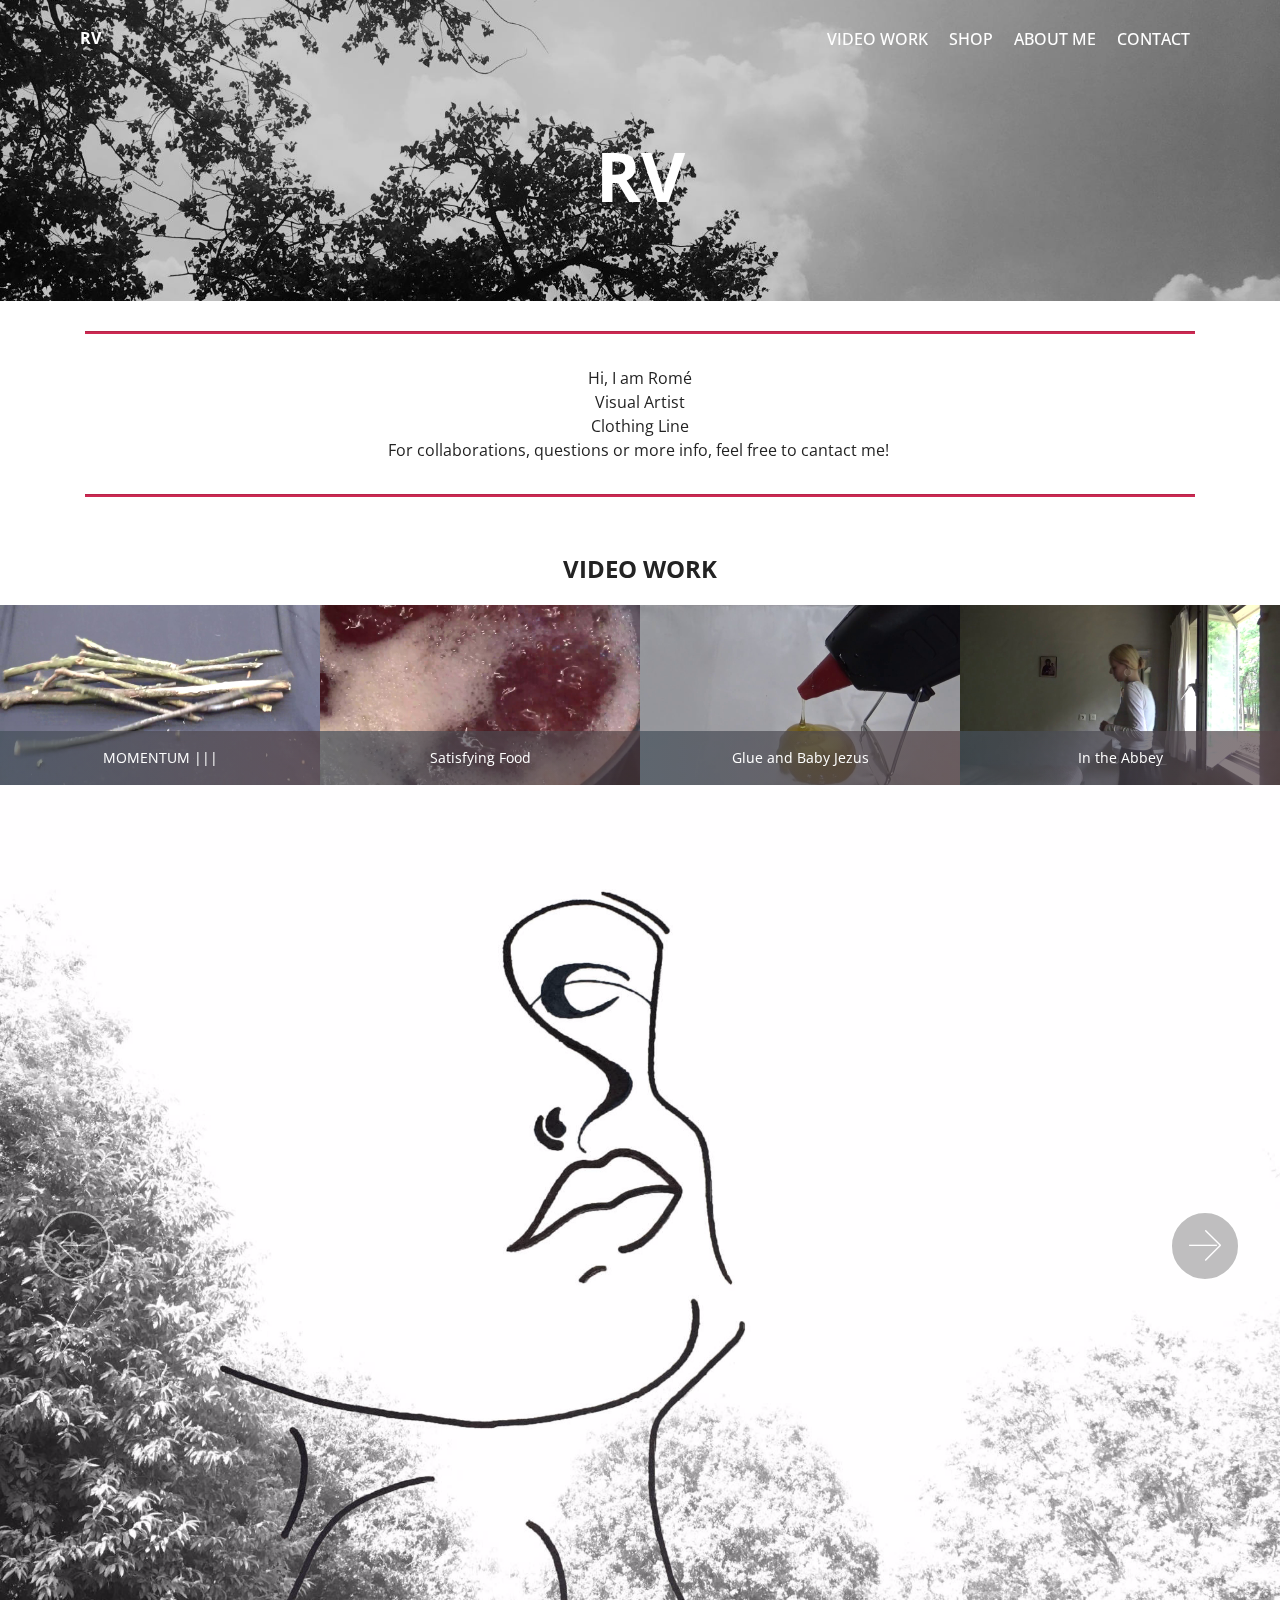
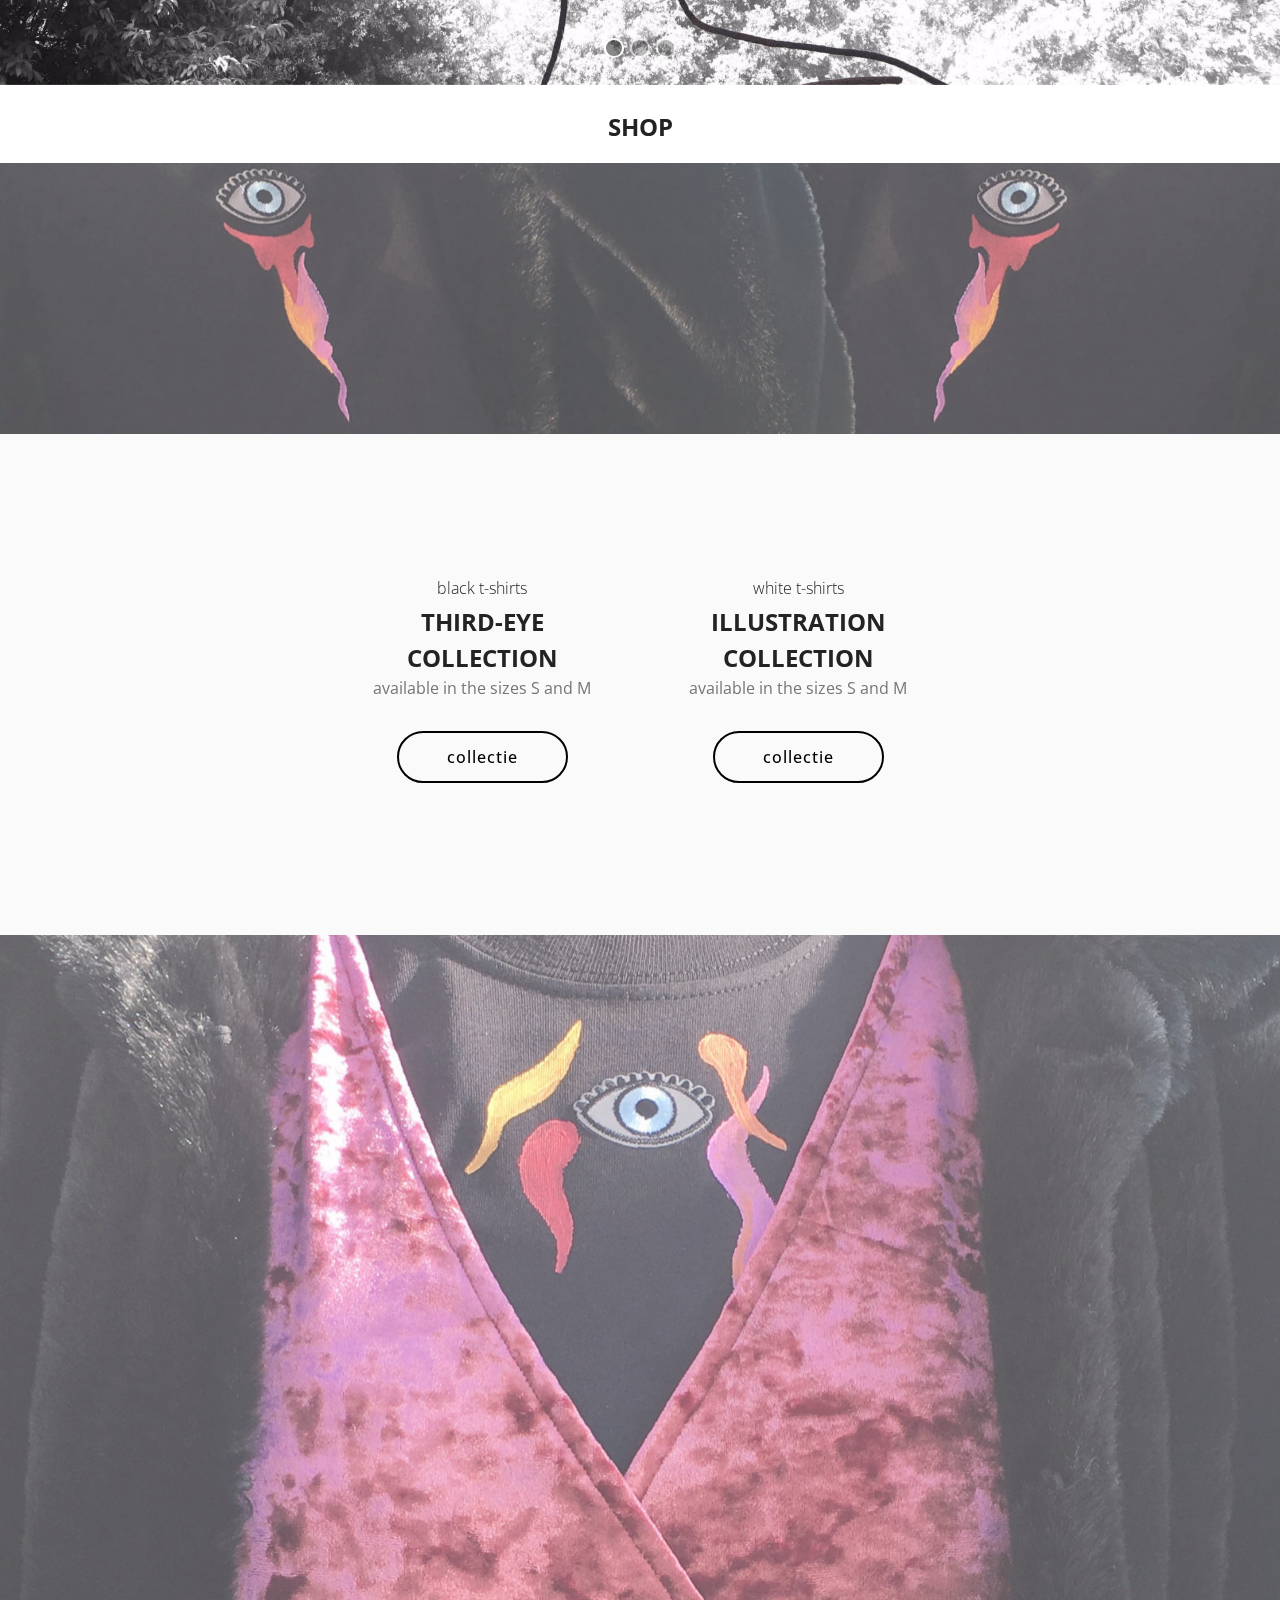
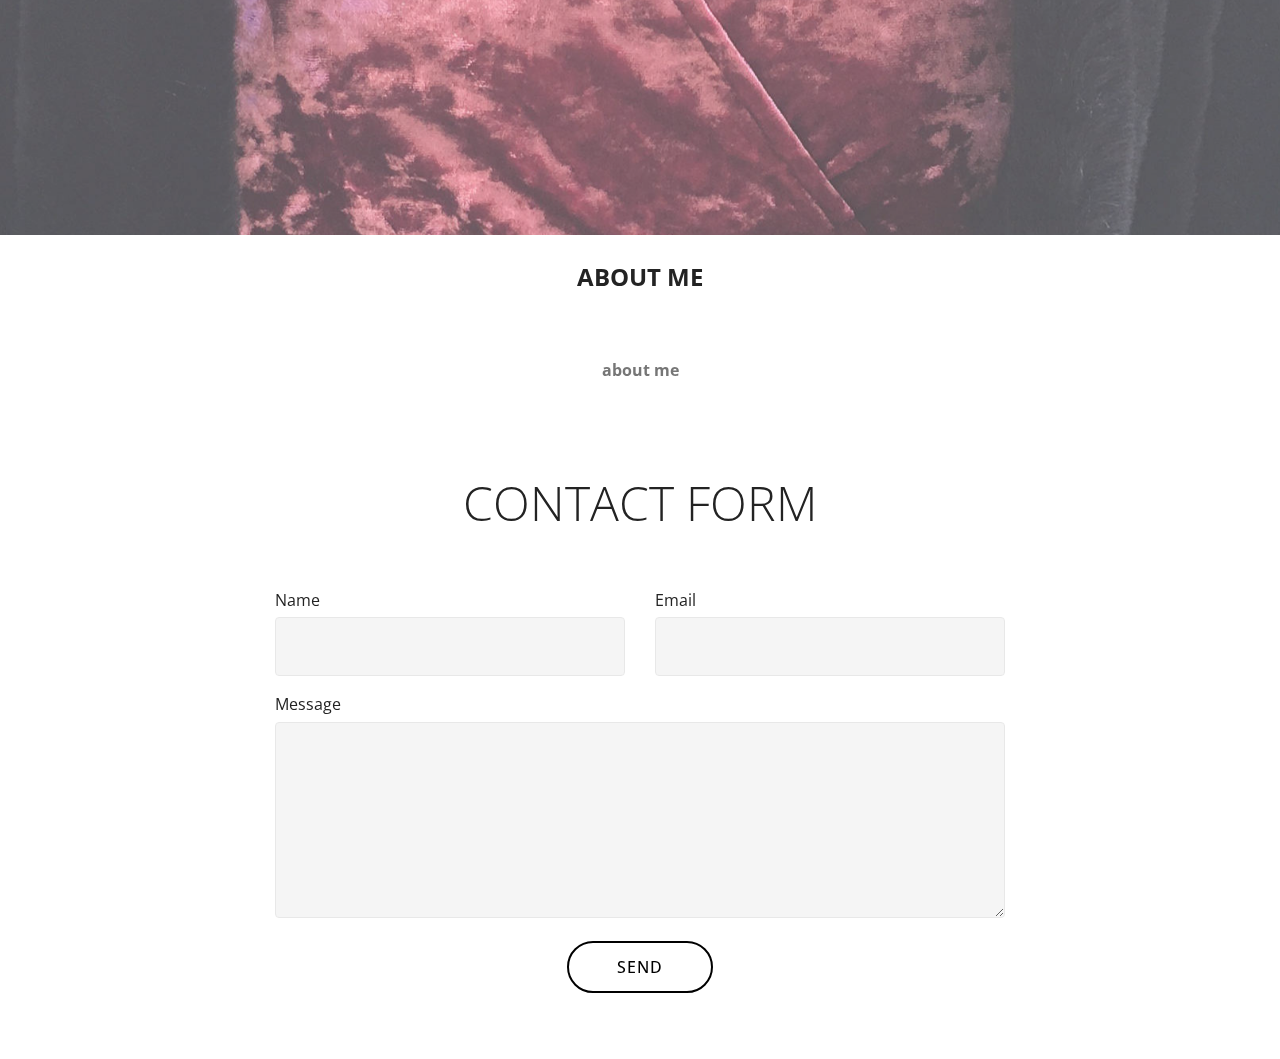
==== commit a2e44b8f: "create github pages" ====
--- a/index.html
+++ b/index.html
@@ -59,7 +59,7 @@
     </nav>
 </section>
 
-<section class="engine"><a href="https://mobirise.info/c">site builder</a></section><section class="header1 cid-r9jkWJMNcT mbr-parallax-background" id="header1-3">
+<section class="engine"><a href="https://mobirise.info/x">free css templates</a></section><section class="header1 cid-r9jkWJMNcT mbr-parallax-background" id="header1-3">
 
     
 
@@ -279,7 +279,7 @@
             <div class="media-container-column col-lg-8" data-form-type="formoid">
                     <div data-form-alert="" hidden="">Your message has been send.</div>
             
-                    <form class="mbr-form" action="https://mobirise.com/" method="post" data-form-title="Mobirise Form"><input type="hidden" name="email" data-form-email="true" value="Z8z20OOqmTkO2Fp0iHfujKTpFHs2d5vptfJDypZ2nqzEmTat03rC36XrTivA1dt06IsZk+1QZpass/Zb0VPcgh6YkGxSub3CzLwgehgvjXy300gxA+9Ebvksk//52xZN">
+                    <form class="mbr-form" action="https://mobirise.com/" method="post" data-form-title="Mobirise Form"><input type="hidden" name="email" data-form-email="true" value="WgfnwJqPsPmnket2K19Fdkms4ifZ6dBYJczHc64mum55Erjqz2r/raYnlfCQkx+6BYM50IkRQL1x/URPcsD6iz82ZSMvZm7/T4u3PRkD8Rw0rZG82pD93gVtwFiYdjsX">
                         <div class="row row-sm-offset">
                             <div class="col-md-4 multi-horizontal" data-for="name">
                                 <div class="form-group">
